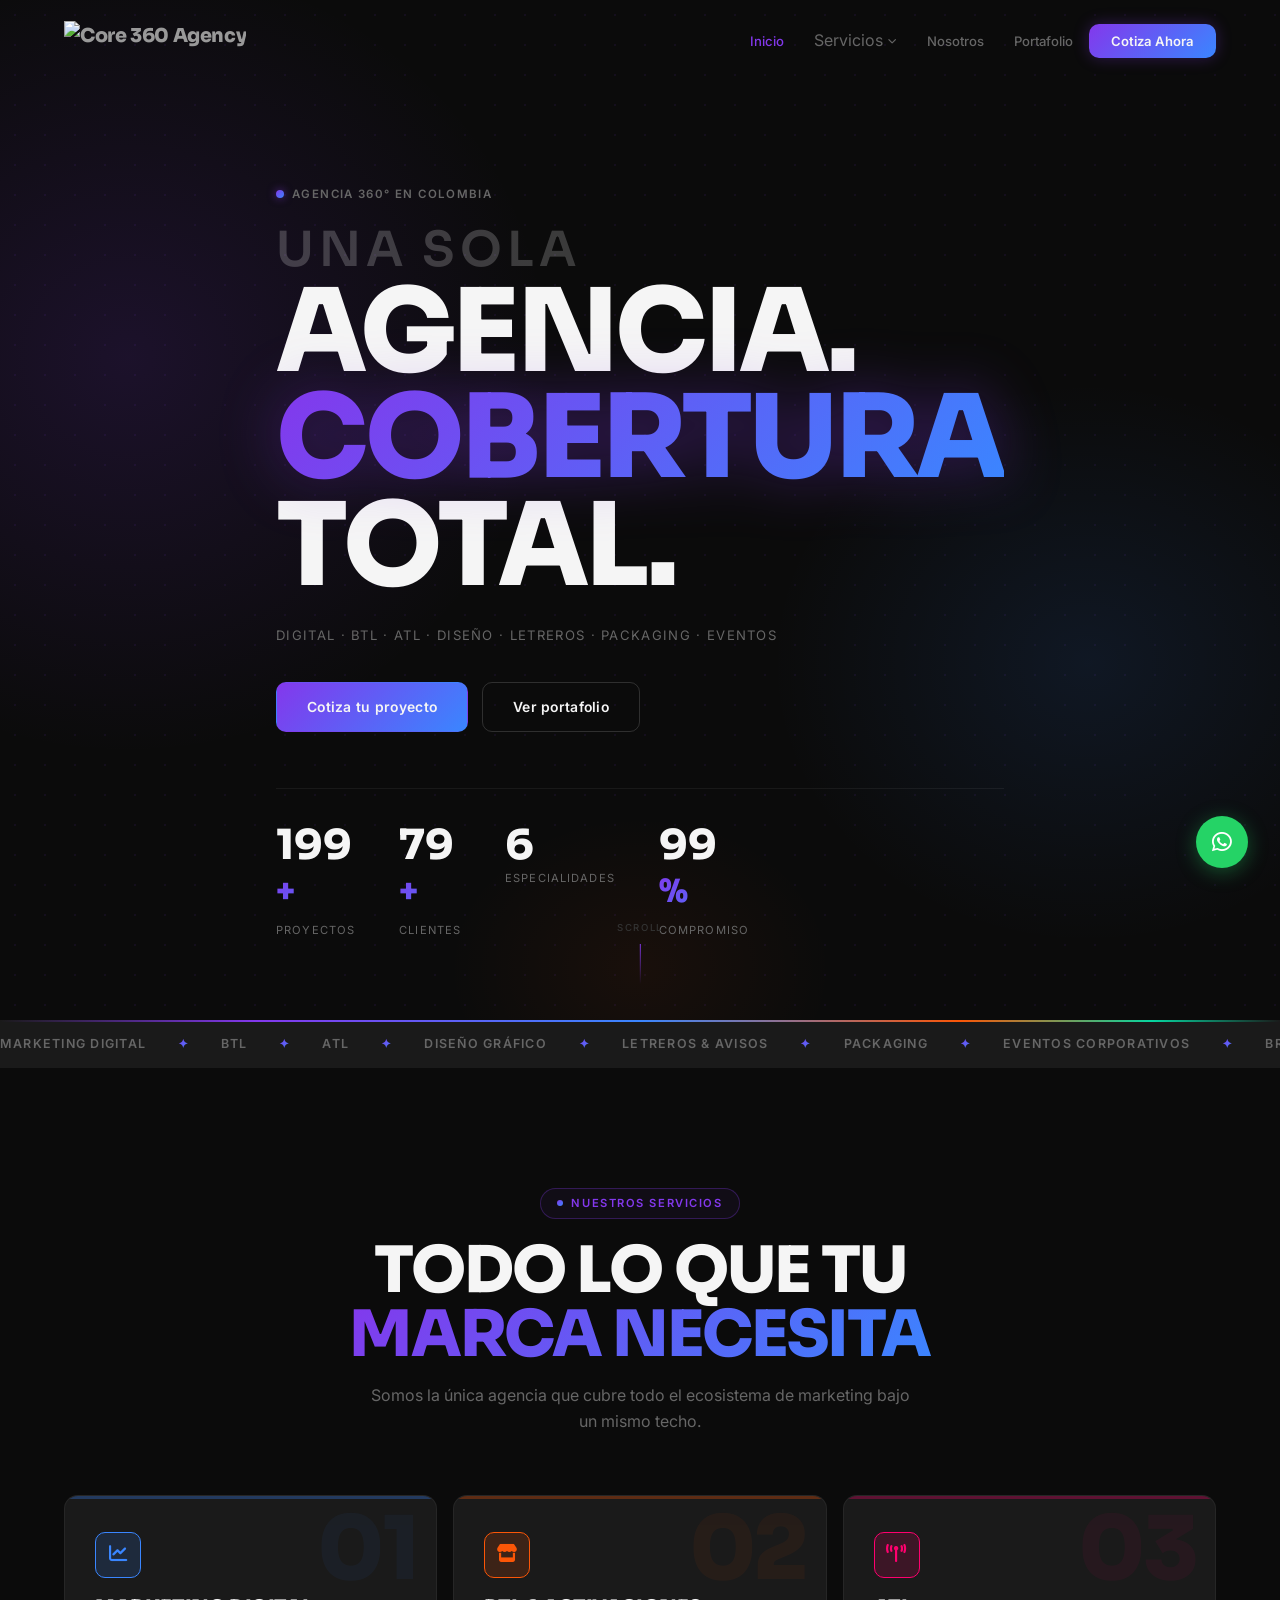
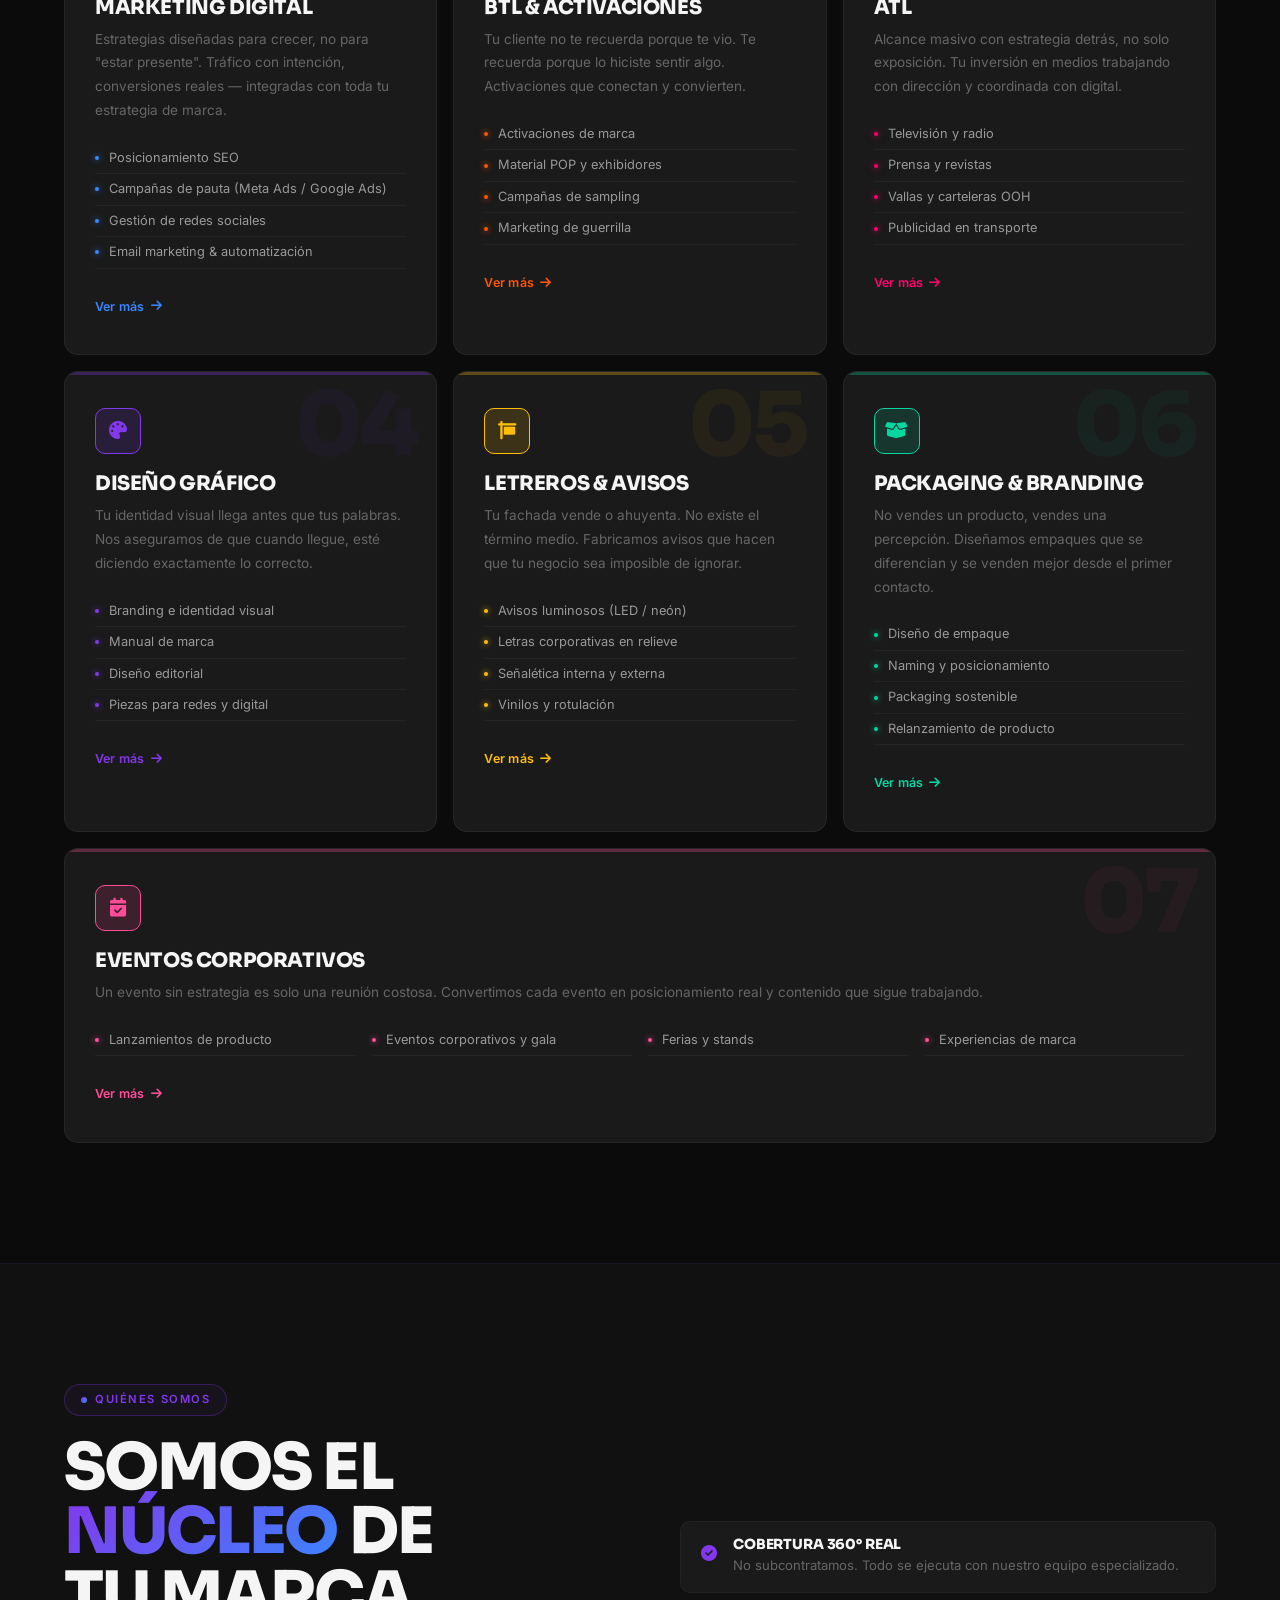
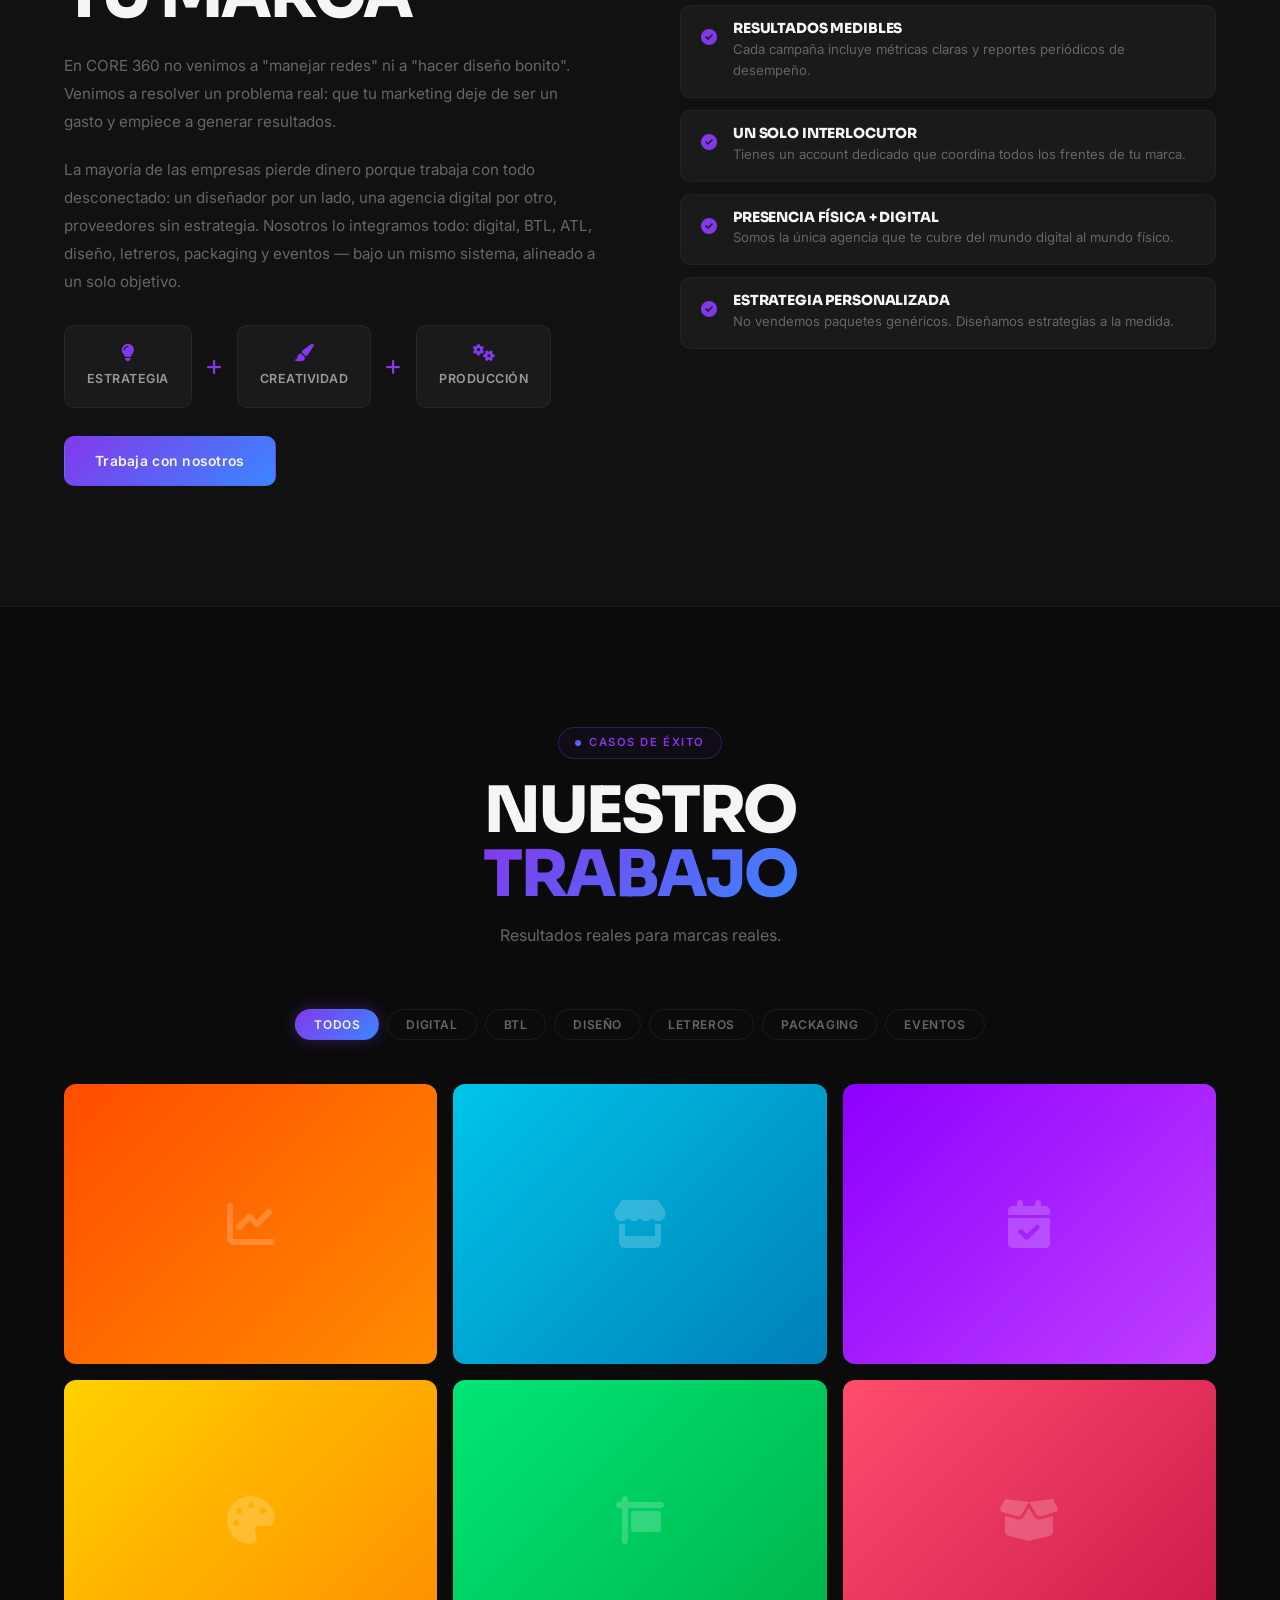
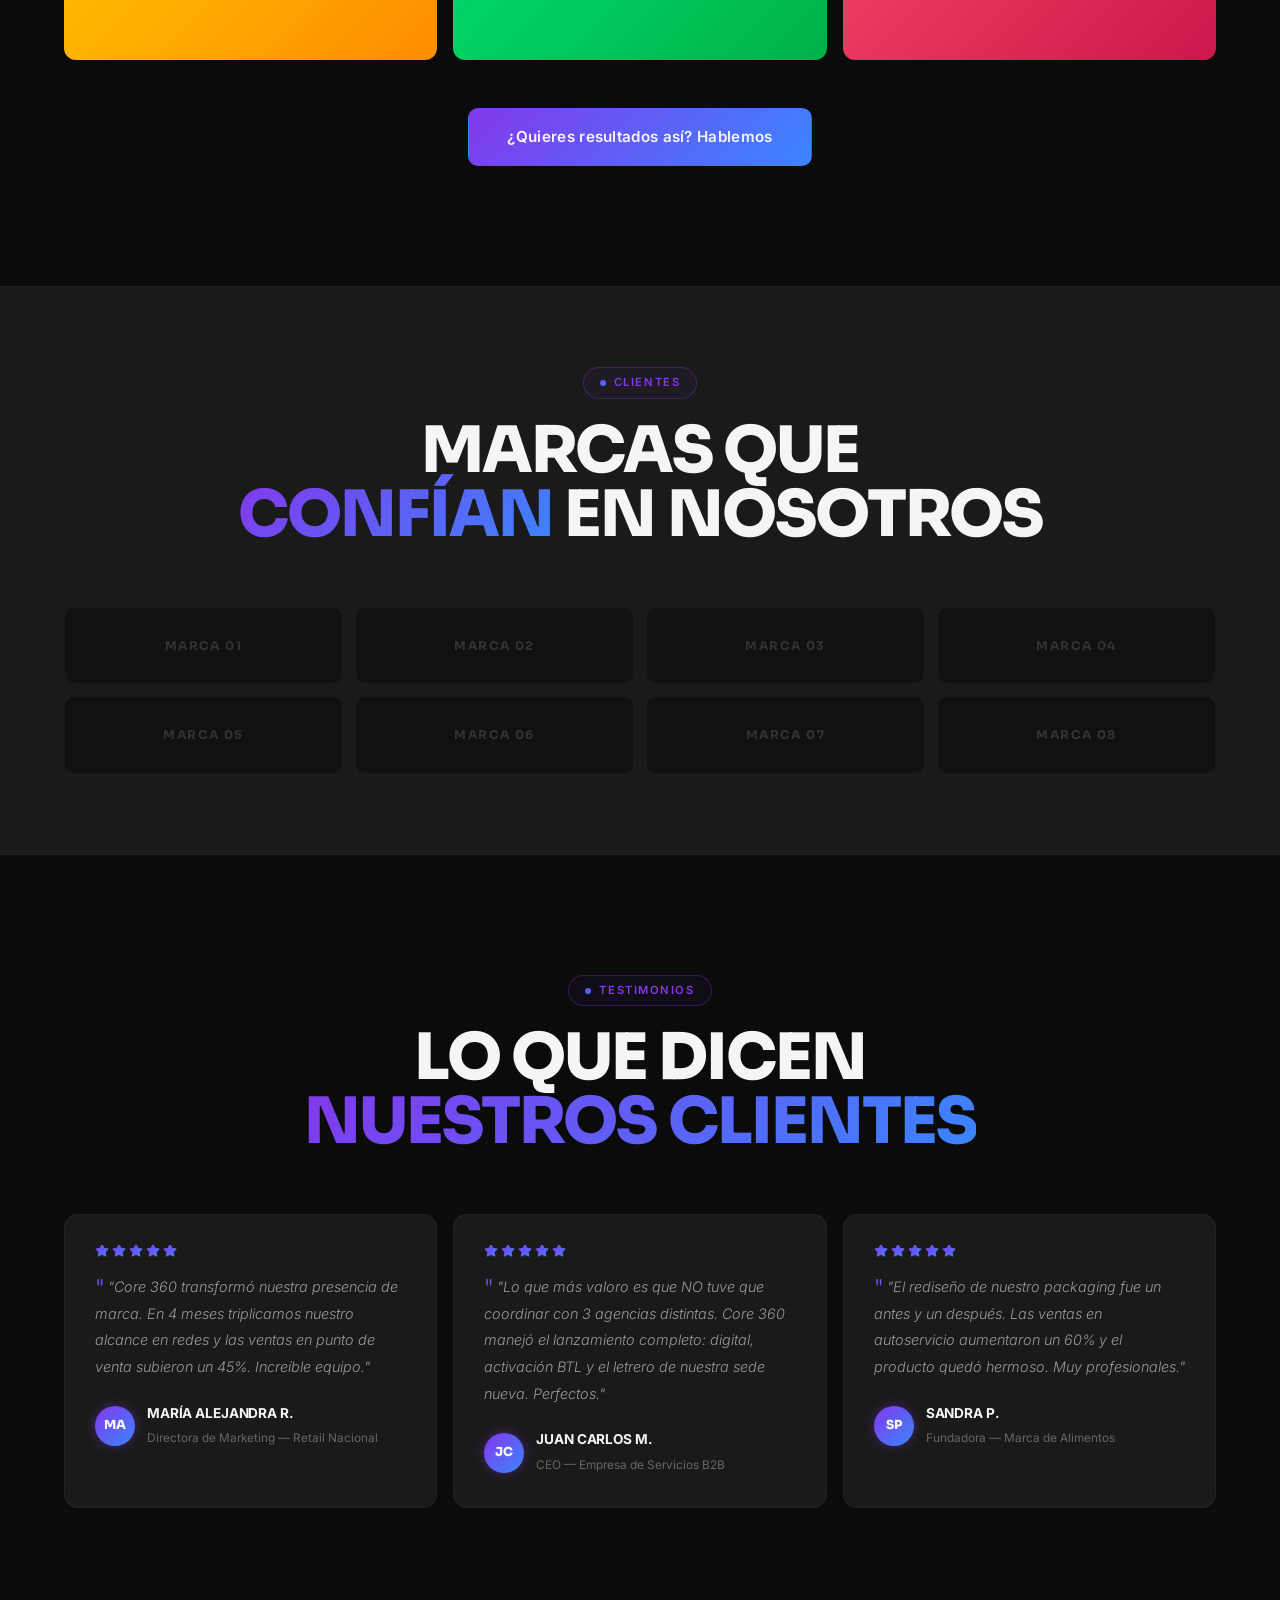
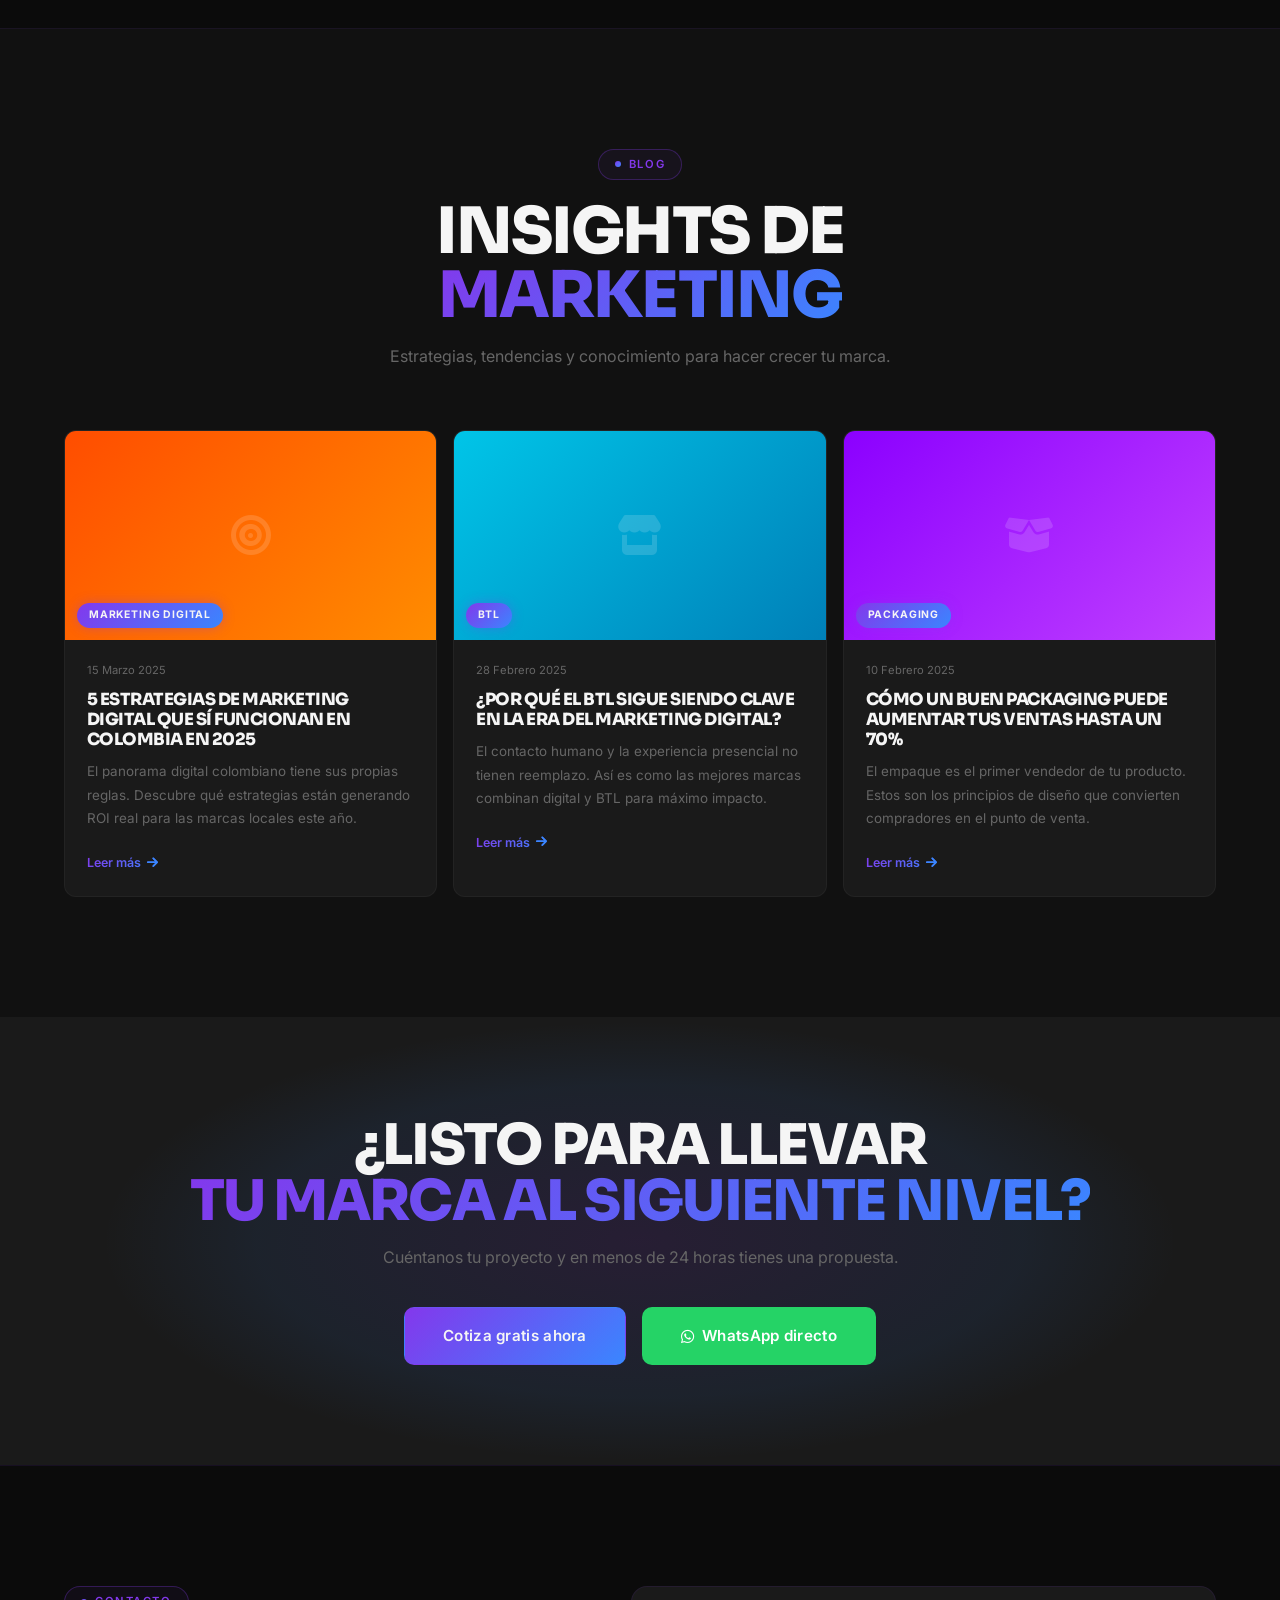
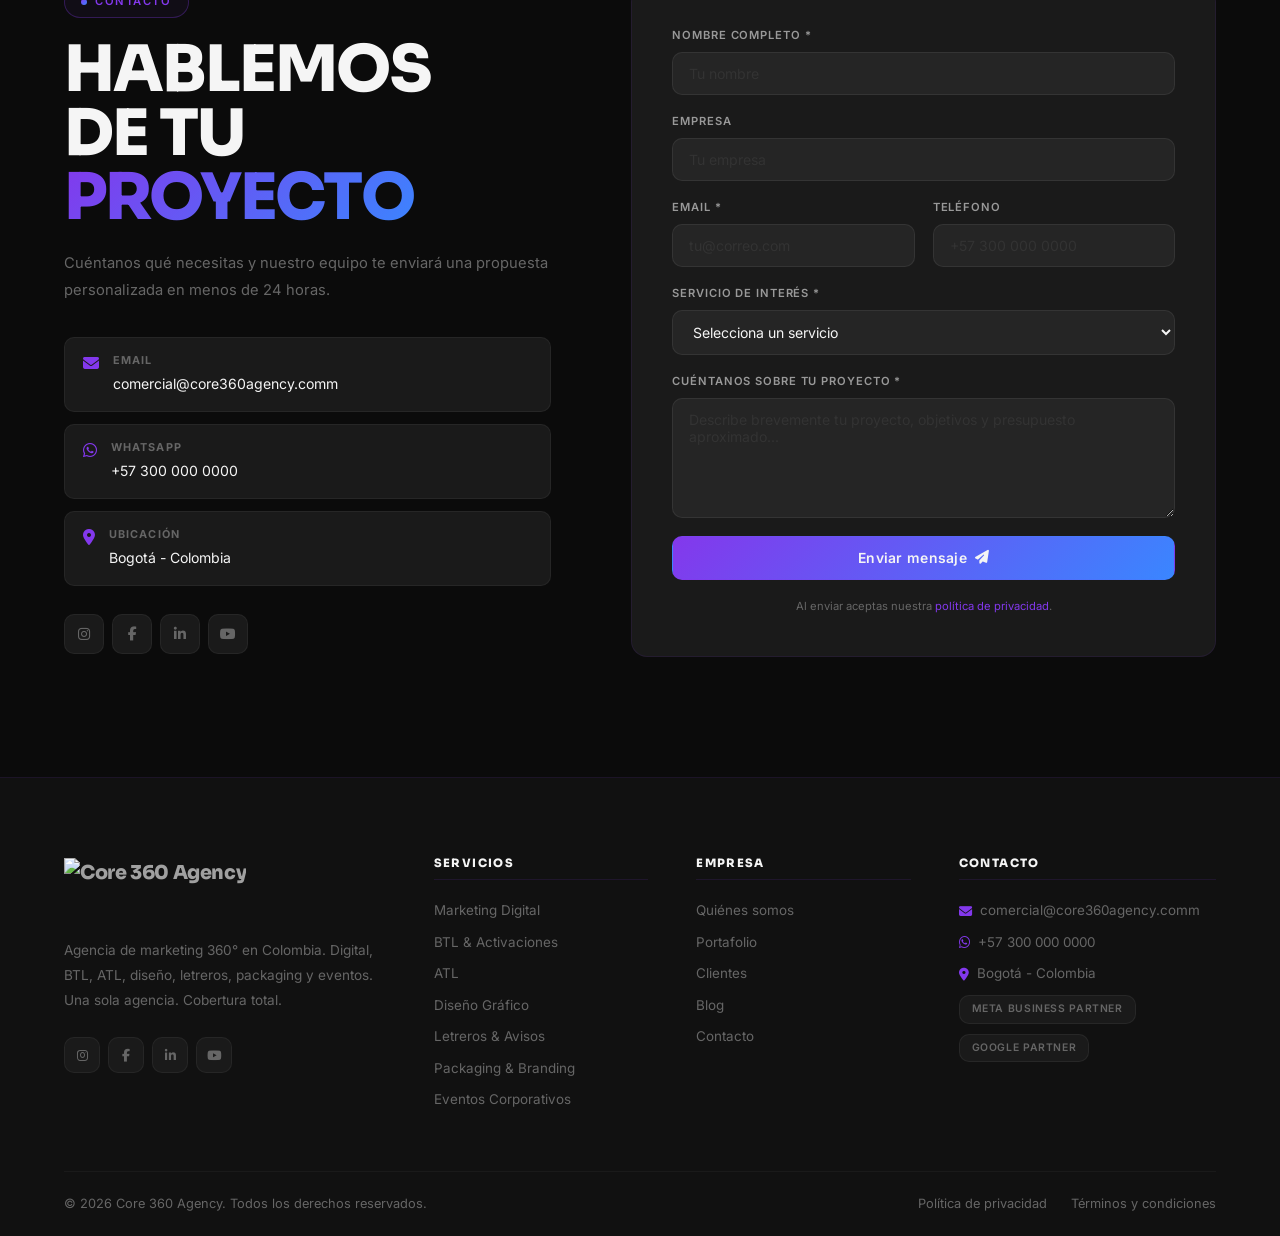
==== index.html @ f1aece01 "Add index.html" ====
<!DOCTYPE html>
<html lang="es">
<head>
  <meta charset="UTF-8">
  <meta name="viewport" content="width=device-width, initial-scale=1.0">

  <!-- SEO Primary -->
  <title>Core 360 Agency | Agencia de Marketing 360° en Colombia</title>
  <meta name="description" content="Core 360 Agency: agencia de marketing 360° en Colombia. Marketing digital, BTL, ATL, diseño gráfico, letreros y avisos, packaging y eventos corporativos. Resultados reales para tu marca.">
  <meta name="keywords" content="agencia de marketing 360, agencia BTL Colombia, marketing digital Colombia, agencia ATL, diseño gráfico Colombia, packaging, letreros y avisos, activaciones BTL, eventos corporativos, branding Colombia">
  <meta name="author" content="Core 360 Agency">
  <meta name="robots" content="index, follow">
  <link rel="canonical" href="https://core360agency.com/">
  <link rel="sitemap" type="application/xml" href="/sitemap.xml">

  <!-- Open Graph -->
  <meta property="og:type" content="website">
  <meta property="og:url" content="https://core360agency.com/">
  <meta property="og:title" content="Core 360 Agency | Agencia de Marketing 360° en Colombia">
  <meta property="og:description" content="Cubrimos todo el espectro: digital, BTL, ATL, diseño, letreros, packaging y eventos. Una sola agencia. Cobertura total.">
  <meta property="og:image" content="https://core360agency.com/img/og-image.jpg">
  <meta property="og:locale" content="es_CO">
  <meta property="og:site_name" content="Core 360 Agency">

  <!-- Twitter Card -->
  <meta name="twitter:card" content="summary_large_image">
  <meta name="twitter:title" content="Core 360 Agency | Agencia de Marketing 360°">
  <meta name="twitter:description" content="Una sola agencia. Cobertura total. Digital, BTL, ATL, diseño, letreros y packaging.">
  <meta name="twitter:image" content="https://core360agency.com/img/og-image.jpg">

  <!-- Schema JSON-LD -->
  <script type="application/ld+json">
  {
    "@context": "https://schema.org",
    "@type": "Organization",
    "name": "Core 360 Agency",
    "url": "https://core360agency.com",
    "logo": "https://core360agency.com/img/logo.png",
    "description": "Agencia de marketing 360° en Colombia especializada en marketing digital, BTL, ATL, diseño gráfico, letreros, packaging y eventos corporativos.",
    "address": {
      "@type": "PostalAddress",
      "addressCountry": "CO"
    },
    "contactPoint": {
      "@type": "ContactPoint",
      "contactType": "customer service",
      "availableLanguage": "Spanish"
    },
    "sameAs": [
      "https://www.instagram.com/core360agency",
      "https://www.facebook.com/core360agency",
      "https://www.linkedin.com/company/core360agency"
    ],
    "numberOfEmployees": {
      "@type": "QuantitativeValue",
      "minValue": 11,
      "maxValue": 50
    }
  }
  </script>

  <!-- Fonts -->
  <link rel="preconnect" href="https://fonts.googleapis.com">
  <link rel="preconnect" href="https://fonts.gstatic.com" crossorigin>
  <link href="https://fonts.googleapis.com/css2?family=Sora:wght@400;600;700;800&family=Inter:wght@300;400;500;600&display=swap" rel="stylesheet">

  <!-- Icons -->
  <link rel="stylesheet" href="https://cdnjs.cloudflare.com/ajax/libs/font-awesome/6.5.0/css/all.min.css">

  <!-- Styles -->
  <link rel="stylesheet" href="css/styles.css">

  <!-- Favicon -->
  <link rel="icon" type="image/svg+xml" href="img/favicon.svg">

  <!-- Google Analytics 4 -->
  <!-- PENDIENTE: reemplaza G-XXXXXXXXXX con tu ID real desde analytics.google.com -->
  <script async src="https://www.googletagmanager.com/gtag/js?id=G-XXXXXXXXXX"></script>
  <script>
    window.dataLayer = window.dataLayer || [];
    function gtag(){dataLayer.push(arguments);}
    gtag('js', new Date());
    gtag('config', 'G-XXXXXXXXXX');
  </script>

  <!-- Meta Pixel -->
  <!-- PENDIENTE: reemplaza XXXXXXXXXXXXXXXXXX con tu Pixel ID desde business.facebook.com -->
  <script>
    !function(f,b,e,v,n,t,s){if(f.fbq)return;n=f.fbq=function(){n.callMethod?
    n.callMethod.apply(n,arguments):n.queue.push(arguments)};if(!f._fbq)f._fbq=n;
    n.push=n;n.loaded=!0;n.version='2.0';n.queue=[];t=b.createElement(e);t.async=!0;
    t.src=v;s=b.getElementsByTagName(e)[0];s.parentNode.insertBefore(t,s)}(window,
    document,'script','https://connect.facebook.net/en_US/fbevents.js');
    fbq('init', 'XXXXXXXXXXXXXXXXXX');
    fbq('track', 'PageView');
  </script>
  <noscript><img height="1" width="1" style="display:none"
    src="https://www.facebook.com/tr?id=XXXXXXXXXXXXXXXXXX&ev=PageView&noscript=1"/></noscript>
</head>

<body>

  <!-- ========== HEADER / NAV ========== -->
  <header class="header" id="header">
    <nav class="nav container">
      <a href="#inicio" class="nav__logo">
        <img src="img/logo.png" alt="Core 360 Agency" class="nav__logo-img">
      </a>

      <ul class="nav__menu" id="navMenu">
        <li><a href="#inicio" class="nav__link">Inicio</a></li>
        <li class="nav__item--dropdown">
          <a href="#servicios" class="nav__link nav__link--dropdown">
            Servicios <i class="fas fa-chevron-down nav__dropdown-icon"></i>
          </a>
          <ul class="nav__dropdown">
            <li><a href="servicios/marketing-digital.html"><i class="fas fa-chart-line"></i>Marketing Digital</a></li>
            <li><a href="servicios/btl-activaciones.html"><i class="fas fa-store"></i>BTL & Activaciones</a></li>
            <li><a href="servicios/atl.html"><i class="fas fa-broadcast-tower"></i>ATL</a></li>
            <li><a href="servicios/diseno-grafico.html"><i class="fas fa-palette"></i>Diseño Gráfico</a></li>
            <li><a href="servicios/letreros-avisos.html"><i class="fas fa-sign"></i>Letreros & Avisos</a></li>
            <li><a href="servicios/packaging-branding.html"><i class="fas fa-box-open"></i>Packaging & Branding</a></li>
            <li><a href="servicios/eventos-corporativos.html"><i class="fas fa-calendar-check"></i>Eventos Corporativos</a></li>
          </ul>
        </li>
        <li><a href="#nosotros" class="nav__link">Nosotros</a></li>
        <li><a href="#portafolio" class="nav__link">Portafolio</a></li>
        <li><a href="#contacto" class="nav__link nav__link--cta">Cotiza Ahora</a></li>
      </ul>

      <button class="nav__toggle" id="navToggle" aria-label="Abrir menú">
        <span></span><span></span><span></span>
      </button>
    </nav>
  </header>

  <!-- ========== HERO ========== -->
  <section class="hero" id="inicio">
    <div class="hero__bg">
      <div class="hero__grid-lines"></div>
      <div class="hero__gradient"></div>
    </div>

    <div class="hero__content container">
      <div class="hero__tag reveal">
        <span class="tag-dot"></span> Agencia 360° en Colombia
      </div>

      <h1 class="hero__title reveal">
        <span class="hero__title-line hero__title-line--1">UNA SOLA</span>
        <span class="hero__title-line hero__title-line--2">AGENCIA.<br><em class="hero__accent">COBERTURA</em></span>
        <span class="hero__title-line hero__title-line--3">TOTAL.</span>
      </h1>

      <p class="hero__subtitle reveal">
        Digital · BTL · ATL · Diseño · Letreros · Packaging · Eventos
      </p>

      <div class="hero__ctas reveal">
        <a href="#contacto" class="btn btn--primary">Cotiza tu proyecto</a>
        <a href="#portafolio" class="btn btn--outline">Ver portafolio</a>
      </div>

      <div class="hero__stats reveal">
        <div class="hero__stat">
          <span class="stat-num" data-target="200">0</span><span class="stat-plus">+</span>
          <span class="stat-label">Proyectos</span>
        </div>
        <div class="hero__stat">
          <span class="stat-num" data-target="80">0</span><span class="stat-plus">+</span>
          <span class="stat-label">Clientes</span>
        </div>
        <div class="hero__stat">
          <span class="stat-num" data-target="7">0</span><span class="stat-plus"></span>
          <span class="stat-label">Especialidades</span>
        </div>
        <div class="hero__stat">
          <span class="stat-num" data-target="100">0</span><span class="stat-plus">%</span>
          <span class="stat-label">Compromiso</span>
        </div>
      </div>
    </div>

    <div class="hero__scroll-indicator">
      <span>SCROLL</span>
      <div class="scroll-line"></div>
    </div>
  </section>

  <!-- ========== MARQUEE STRIP ========== -->
  <div class="marquee-strip">
    <div class="marquee-track">
      <span>Marketing Digital</span><span class="sep">✦</span>
      <span>BTL</span><span class="sep">✦</span>
      <span>ATL</span><span class="sep">✦</span>
      <span>Diseño Gráfico</span><span class="sep">✦</span>
      <span>Letreros & Avisos</span><span class="sep">✦</span>
      <span>Packaging</span><span class="sep">✦</span>
      <span>Eventos Corporativos</span><span class="sep">✦</span>
      <span>Branding</span><span class="sep">✦</span>
      <span>Marketing Digital</span><span class="sep">✦</span>
      <span>BTL</span><span class="sep">✦</span>
      <span>ATL</span><span class="sep">✦</span>
      <span>Diseño Gráfico</span><span class="sep">✦</span>
      <span>Letreros & Avisos</span><span class="sep">✦</span>
      <span>Packaging</span><span class="sep">✦</span>
      <span>Eventos Corporativos</span><span class="sep">✦</span>
      <span>Branding</span><span class="sep">✦</span>
    </div>
  </div>

  <!-- ========== SERVICIOS ========== -->
  <section class="services" id="servicios">
    <div class="container">
      <div class="section-header reveal">
        <span class="section-tag">Nuestros Servicios</span>
        <h2 class="section-title">TODO LO QUE TU<br><em>MARCA NECESITA</em></h2>
        <p class="section-subtitle">Somos la única agencia que cubre todo el ecosistema de marketing bajo un mismo techo.</p>
      </div>

      <div class="services__grid">

        <!-- 01 -->
        <article class="service-card reveal" data-delay="0" style="--svc-color:#3A86FF; --svc-glow:rgba(58,134,255,0.15)">
          <div class="service-card__number">01</div>
          <div class="service-card__icon">
            <i class="fas fa-chart-line"></i>
          </div>
          <h3 class="service-card__title">Marketing Digital</h3>
          <p class="service-card__text">Estrategias diseñadas para crecer, no para "estar presente". Tráfico con intención, conversiones reales — integradas con toda tu estrategia de marca.</p>
          <ul class="service-card__list">
            <li>Posicionamiento SEO</li>
            <li>Campañas de pauta (Meta Ads / Google Ads)</li>
            <li>Gestión de redes sociales</li>
            <li>Email marketing & automatización</li>
          </ul>
          <a href="servicios/marketing-digital.html" class="service-card__link">Ver más <i class="fas fa-arrow-right"></i></a>
        </article>

        <!-- 02 -->
        <article class="service-card reveal" data-delay="100" style="--svc-color:#FB5607; --svc-glow:rgba(251,86,7,0.15)">
          <div class="service-card__number">02</div>
          <div class="service-card__icon">
            <i class="fas fa-store"></i>
          </div>
          <h3 class="service-card__title">BTL & Activaciones</h3>
          <p class="service-card__text">Tu cliente no te recuerda porque te vio. Te recuerda porque lo hiciste sentir algo. Activaciones que conectan y convierten.</p>
          <ul class="service-card__list">
            <li>Activaciones de marca</li>
            <li>Material POP y exhibidores</li>
            <li>Campañas de sampling</li>
            <li>Marketing de guerrilla</li>
          </ul>
          <a href="servicios/btl-activaciones.html" class="service-card__link">Ver más <i class="fas fa-arrow-right"></i></a>
        </article>

        <!-- 03 -->
        <article class="service-card reveal" data-delay="200" style="--svc-color:#FF006E; --svc-glow:rgba(255,0,110,0.15)">
          <div class="service-card__number">03</div>
          <div class="service-card__icon">
            <i class="fas fa-broadcast-tower"></i>
          </div>
          <h3 class="service-card__title">ATL</h3>
          <p class="service-card__text">Alcance masivo con estrategia detrás, no solo exposición. Tu inversión en medios trabajando con dirección y coordinada con digital.</p>
          <ul class="service-card__list">
            <li>Televisión y radio</li>
            <li>Prensa y revistas</li>
            <li>Vallas y carteleras OOH</li>
            <li>Publicidad en transporte</li>
          </ul>
          <a href="servicios/atl.html" class="service-card__link">Ver más <i class="fas fa-arrow-right"></i></a>
        </article>

        <!-- 04 -->
        <article class="service-card reveal" data-delay="0" style="--svc-color:#8338EC; --svc-glow:rgba(131,56,236,0.15)">
          <div class="service-card__number">04</div>
          <div class="service-card__icon">
            <i class="fas fa-palette"></i>
          </div>
          <h3 class="service-card__title">Diseño Gráfico</h3>
          <p class="service-card__text">Tu identidad visual llega antes que tus palabras. Nos aseguramos de que cuando llegue, esté diciendo exactamente lo correcto.</p>
          <ul class="service-card__list">
            <li>Branding e identidad visual</li>
            <li>Manual de marca</li>
            <li>Diseño editorial</li>
            <li>Piezas para redes y digital</li>
          </ul>
          <a href="servicios/diseno-grafico.html" class="service-card__link">Ver más <i class="fas fa-arrow-right"></i></a>
        </article>

        <!-- 05 -->
        <article class="service-card reveal" data-delay="100" style="--svc-color:#FFBE0B; --svc-glow:rgba(255,190,11,0.15)">
          <div class="service-card__number">05</div>
          <div class="service-card__icon">
            <i class="fas fa-sign"></i>
          </div>
          <h3 class="service-card__title">Letreros & Avisos</h3>
          <p class="service-card__text">Tu fachada vende o ahuyenta. No existe el término medio. Fabricamos avisos que hacen que tu negocio sea imposible de ignorar.</p>
          <ul class="service-card__list">
            <li>Avisos luminosos (LED / neón)</li>
            <li>Letras corporativas en relieve</li>
            <li>Señalética interna y externa</li>
            <li>Vinilos y rotulación</li>
          </ul>
          <a href="servicios/letreros-avisos.html" class="service-card__link">Ver más <i class="fas fa-arrow-right"></i></a>
        </article>

        <!-- 06 -->
        <article class="service-card reveal" data-delay="200" style="--svc-color:#06D6A0; --svc-glow:rgba(6,214,160,0.15)">
          <div class="service-card__number">06</div>
          <div class="service-card__icon">
            <i class="fas fa-box-open"></i>
          </div>
          <h3 class="service-card__title">Packaging & Branding</h3>
          <p class="service-card__text">No vendes un producto, vendes una percepción. Diseñamos empaques que se diferencian y se venden mejor desde el primer contacto.</p>
          <ul class="service-card__list">
            <li>Diseño de empaque</li>
            <li>Naming y posicionamiento</li>
            <li>Packaging sostenible</li>
            <li>Relanzamiento de producto</li>
          </ul>
          <a href="servicios/packaging-branding.html" class="service-card__link">Ver más <i class="fas fa-arrow-right"></i></a>
        </article>

        <!-- 07 -->
        <article class="service-card service-card--wide reveal" data-delay="0" style="--svc-color:#FF4D9A; --svc-glow:rgba(255,77,154,0.15)">
          <div class="service-card__number">07</div>
          <div class="service-card__icon">
            <i class="fas fa-calendar-check"></i>
          </div>
          <h3 class="service-card__title">Eventos Corporativos</h3>
          <p class="service-card__text">Un evento sin estrategia es solo una reunión costosa. Convertimos cada evento en posicionamiento real y contenido que sigue trabajando.</p>
          <ul class="service-card__list">
            <li>Lanzamientos de producto</li>
            <li>Eventos corporativos y gala</li>
            <li>Ferias y stands</li>
            <li>Experiencias de marca</li>
          </ul>
          <a href="servicios/eventos-corporativos.html" class="service-card__link">Ver más <i class="fas fa-arrow-right"></i></a>
        </article>

      </div>
    </div>
  </section>

  <!-- ========== NOSOTROS / WHY US ========== -->
  <section class="about" id="nosotros">
    <div class="container">
      <div class="about__grid">
        <div class="about__text">
          <span class="section-tag reveal">Quiénes Somos</span>
          <h2 class="section-title reveal">SOMOS EL<br><em>NÚCLEO</em> DE<br>TU MARCA</h2>
          <p class="about__desc reveal">
            En CORE 360 no venimos a "manejar redes" ni a "hacer diseño bonito". Venimos a resolver un problema real: que tu marketing deje de ser un gasto y empiece a generar resultados.
          </p>
          <p class="about__desc reveal">
            La mayoría de las empresas pierde dinero porque trabaja con todo desconectado: un diseñador por un lado, una agencia digital por otro, proveedores sin estrategia. Nosotros lo integramos todo: digital, BTL, ATL, diseño, letreros, packaging y eventos — bajo un mismo sistema, alineado a un solo objetivo.
          </p>
          <div class="about__pillars reveal">
            <div class="pillar">
              <i class="fas fa-lightbulb"></i>
              <span>Estrategia</span>
            </div>
            <div class="pillar pillar--accent">
              <i class="fas fa-plus"></i>
            </div>
            <div class="pillar">
              <i class="fas fa-paint-brush"></i>
              <span>Creatividad</span>
            </div>
            <div class="pillar pillar--accent">
              <i class="fas fa-plus"></i>
            </div>
            <div class="pillar">
              <i class="fas fa-cogs"></i>
              <span>Producción</span>
            </div>
          </div>
          <a href="#contacto" class="btn btn--primary reveal">Trabaja con nosotros</a>
        </div>

        <div class="about__features reveal">
          <div class="feature-item">
            <div class="feature-item__icon"><i class="fas fa-check-circle"></i></div>
            <div>
              <h4>Cobertura 360° real</h4>
              <p>No subcontratamos. Todo se ejecuta con nuestro equipo especializado.</p>
            </div>
          </div>
          <div class="feature-item">
            <div class="feature-item__icon"><i class="fas fa-check-circle"></i></div>
            <div>
              <h4>Resultados medibles</h4>
              <p>Cada campaña incluye métricas claras y reportes periódicos de desempeño.</p>
            </div>
          </div>
          <div class="feature-item">
            <div class="feature-item__icon"><i class="fas fa-check-circle"></i></div>
            <div>
              <h4>Un solo interlocutor</h4>
              <p>Tienes un account dedicado que coordina todos los frentes de tu marca.</p>
            </div>
          </div>
          <div class="feature-item">
            <div class="feature-item__icon"><i class="fas fa-check-circle"></i></div>
            <div>
              <h4>Presencia física + digital</h4>
              <p>Somos la única agencia que te cubre del mundo digital al mundo físico.</p>
            </div>
          </div>
          <div class="feature-item">
            <div class="feature-item__icon"><i class="fas fa-check-circle"></i></div>
            <div>
              <h4>Estrategia personalizada</h4>
              <p>No vendemos paquetes genéricos. Diseñamos estrategias a la medida.</p>
            </div>
          </div>
        </div>
      </div>
    </div>
  </section>

  <!-- ========== PORTAFOLIO ========== -->
  <section class="portfolio" id="portafolio">
    <div class="container">
      <div class="section-header reveal">
        <span class="section-tag">Casos de Éxito</span>
        <h2 class="section-title">NUESTRO<br><em>TRABAJO</em></h2>
        <p class="section-subtitle">Resultados reales para marcas reales.</p>
      </div>

      <div class="portfolio__filters reveal">
        <button class="filter-btn filter-btn--active" data-filter="all">Todos</button>
        <button class="filter-btn" data-filter="digital">Digital</button>
        <button class="filter-btn" data-filter="btl">BTL</button>
        <button class="filter-btn" data-filter="diseno">Diseño</button>
        <button class="filter-btn" data-filter="letreros">Letreros</button>
        <button class="filter-btn" data-filter="packaging">Packaging</button>
        <button class="filter-btn" data-filter="eventos">Eventos</button>
      </div>

      <div class="portfolio__grid">

        <article class="portfolio-card reveal" data-category="digital">
          <div class="portfolio-card__img">
            <div class="portfolio-card__placeholder" style="background: linear-gradient(135deg, #FF4D00 0%, #FF8C00 100%);">
              <i class="fas fa-chart-line"></i>
            </div>
            <div class="portfolio-card__overlay">
              <span class="portfolio-card__cat">Marketing Digital</span>
              <h3>Estrategia SEO & Redes</h3>
              <p class="portfolio-card__metric"><strong>+340%</strong> tráfico orgánico en 6 meses</p>
              <a href="#contacto" class="btn btn--sm">Ver caso</a>
            </div>
          </div>
        </article>

        <article class="portfolio-card reveal" data-category="btl">
          <div class="portfolio-card__img">
            <div class="portfolio-card__placeholder" style="background: linear-gradient(135deg, #00C5E8 0%, #0080B8 100%);">
              <i class="fas fa-store"></i>
            </div>
            <div class="portfolio-card__overlay">
              <span class="portfolio-card__cat">BTL</span>
              <h3>Activación de Marca</h3>
              <p class="portfolio-card__metric"><strong>5,000+</strong> personas impactadas</p>
              <a href="#contacto" class="btn btn--sm">Ver caso</a>
            </div>
          </div>
        </article>

        <article class="portfolio-card reveal" data-category="eventos">
          <div class="portfolio-card__img">
            <div class="portfolio-card__placeholder" style="background: linear-gradient(135deg, #8B00FF 0%, #C040FF 100%);">
              <i class="fas fa-calendar-check"></i>
            </div>
            <div class="portfolio-card__overlay">
              <span class="portfolio-card__cat">Evento Corporativo</span>
              <h3>Lanzamiento de Producto</h3>
              <p class="portfolio-card__metric"><strong>9.6/10</strong> satisfacción del cliente</p>
              <a href="#contacto" class="btn btn--sm">Ver caso</a>
            </div>
          </div>
        </article>

        <article class="portfolio-card reveal" data-category="diseno">
          <div class="portfolio-card__img">
            <div class="portfolio-card__placeholder" style="background: linear-gradient(135deg, #FFD000 0%, #FF8C00 100%);">
              <i class="fas fa-palette"></i>
            </div>
            <div class="portfolio-card__overlay">
              <span class="portfolio-card__cat">Diseño & Branding</span>
              <h3>Rebranding Corporativo</h3>
              <p class="portfolio-card__metric"><strong>+85%</strong> recordación de marca</p>
              <a href="#contacto" class="btn btn--sm">Ver caso</a>
            </div>
          </div>
        </article>

        <article class="portfolio-card reveal" data-category="letreros">
          <div class="portfolio-card__img">
            <div class="portfolio-card__placeholder" style="background: linear-gradient(135deg, #00E676 0%, #00B248 100%);">
              <i class="fas fa-sign"></i>
            </div>
            <div class="portfolio-card__overlay">
              <span class="portfolio-card__cat">Letreros & Avisos</span>
              <h3>Señalética Corporativa</h3>
              <p class="portfolio-card__metric"><strong>3 sedes</strong> equipadas en 2 semanas</p>
              <a href="#contacto" class="btn btn--sm">Ver caso</a>
            </div>
          </div>
        </article>

        <article class="portfolio-card reveal" data-category="packaging">
          <div class="portfolio-card__img">
            <div class="portfolio-card__placeholder" style="background: linear-gradient(135deg, #FF4D6D 0%, #C9184A 100%);">
              <i class="fas fa-box-open"></i>
            </div>
            <div class="portfolio-card__overlay">
              <span class="portfolio-card__cat">Packaging</span>
              <h3>Rediseño de Empaque</h3>
              <p class="portfolio-card__metric"><strong>+62%</strong> ventas en punto de venta</p>
              <a href="#contacto" class="btn btn--sm">Ver caso</a>
            </div>
          </div>
        </article>

      </div>

      <div class="portfolio__cta reveal">
        <a href="#contacto" class="btn btn--primary btn--lg">¿Quieres resultados así? Hablemos</a>
      </div>
    </div>
  </section>

  <!-- ========== CLIENTES ========== -->
  <section class="clients" id="clientes">
    <div class="container">
      <div class="section-header reveal">
        <span class="section-tag">Clientes</span>
        <h2 class="section-title">MARCAS QUE<br><em>CONFÍAN</em> EN NOSOTROS</h2>
      </div>

      <div class="clients__logos reveal">
        <div class="client-logo">
          <div class="client-logo__placeholder">MARCA 01</div>
        </div>
        <div class="client-logo">
          <div class="client-logo__placeholder">MARCA 02</div>
        </div>
        <div class="client-logo">
          <div class="client-logo__placeholder">MARCA 03</div>
        </div>
        <div class="client-logo">
          <div class="client-logo__placeholder">MARCA 04</div>
        </div>
        <div class="client-logo">
          <div class="client-logo__placeholder">MARCA 05</div>
        </div>
        <div class="client-logo">
          <div class="client-logo__placeholder">MARCA 06</div>
        </div>
        <div class="client-logo">
          <div class="client-logo__placeholder">MARCA 07</div>
        </div>
        <div class="client-logo">
          <div class="client-logo__placeholder">MARCA 08</div>
        </div>
      </div>
    </div>
  </section>

  <!-- ========== TESTIMONIOS ========== -->
  <section class="testimonials">
    <div class="container">
      <div class="section-header reveal">
        <span class="section-tag">Testimonios</span>
        <h2 class="section-title">LO QUE DICEN<br><em>NUESTROS CLIENTES</em></h2>
      </div>

      <div class="testimonials__grid">

        <div class="testimonial-card reveal">
          <div class="testimonial-card__stars">
            <i class="fas fa-star"></i><i class="fas fa-star"></i><i class="fas fa-star"></i><i class="fas fa-star"></i><i class="fas fa-star"></i>
          </div>
          <p class="testimonial-card__text">"Core 360 transformó nuestra presencia de marca. En 4 meses triplicamos nuestro alcance en redes y las ventas en punto de venta subieron un 45%. Increíble equipo."</p>
          <div class="testimonial-card__author">
            <div class="testimonial-card__avatar">MA</div>
            <div>
              <strong>María Alejandra R.</strong>
              <span>Directora de Marketing — Retail Nacional</span>
            </div>
          </div>
        </div>

        <div class="testimonial-card reveal">
          <div class="testimonial-card__stars">
            <i class="fas fa-star"></i><i class="fas fa-star"></i><i class="fas fa-star"></i><i class="fas fa-star"></i><i class="fas fa-star"></i>
          </div>
          <p class="testimonial-card__text">"Lo que más valoro es que NO tuve que coordinar con 3 agencias distintas. Core 360 manejó el lanzamiento completo: digital, activación BTL y el letrero de nuestra sede nueva. Perfectos."</p>
          <div class="testimonial-card__author">
            <div class="testimonial-card__avatar">JC</div>
            <div>
              <strong>Juan Carlos M.</strong>
              <span>CEO — Empresa de Servicios B2B</span>
            </div>
          </div>
        </div>

        <div class="testimonial-card reveal">
          <div class="testimonial-card__stars">
            <i class="fas fa-star"></i><i class="fas fa-star"></i><i class="fas fa-star"></i><i class="fas fa-star"></i><i class="fas fa-star"></i>
          </div>
          <p class="testimonial-card__text">"El rediseño de nuestro packaging fue un antes y un después. Las ventas en autoservicio aumentaron un 60% y el producto quedó hermoso. Muy profesionales."</p>
          <div class="testimonial-card__author">
            <div class="testimonial-card__avatar">SP</div>
            <div>
              <strong>Sandra P.</strong>
              <span>Fundadora — Marca de Alimentos</span>
            </div>
          </div>
        </div>

      </div>
    </div>
  </section>

  <!-- ========== BLOG ========== -->
  <section class="blog" id="blog">
    <div class="container">
      <div class="section-header reveal">
        <span class="section-tag">Blog</span>
        <h2 class="section-title">INSIGHTS DE<br><em>MARKETING</em></h2>
        <p class="section-subtitle">Estrategias, tendencias y conocimiento para hacer crecer tu marca.</p>
      </div>

      <div class="blog__grid">

        <article class="blog-card reveal">
          <div class="blog-card__img">
            <div class="blog-card__placeholder" style="background: linear-gradient(135deg, #FF4D00, #FF8C00);">
              <i class="fas fa-bullseye"></i>
            </div>
            <span class="blog-card__cat">Marketing Digital</span>
          </div>
          <div class="blog-card__body">
            <span class="blog-card__date">15 Marzo 2025</span>
            <h3 class="blog-card__title">5 estrategias de marketing digital que sí funcionan en Colombia en 2025</h3>
            <p class="blog-card__excerpt">El panorama digital colombiano tiene sus propias reglas. Descubre qué estrategias están generando ROI real para las marcas locales este año.</p>
            <a href="blog/estrategias-marketing-digital-colombia-2025.html" class="blog-card__link">Leer más <i class="fas fa-arrow-right"></i></a>
          </div>
        </article>

        <article class="blog-card reveal">
          <div class="blog-card__img">
            <div class="blog-card__placeholder" style="background: linear-gradient(135deg, #00C5E8, #0080B8);">
              <i class="fas fa-store"></i>
            </div>
            <span class="blog-card__cat">BTL</span>
          </div>
          <div class="blog-card__body">
            <span class="blog-card__date">28 Febrero 2025</span>
            <h3 class="blog-card__title">¿Por qué el BTL sigue siendo clave en la era del marketing digital?</h3>
            <p class="blog-card__excerpt">El contacto humano y la experiencia presencial no tienen reemplazo. Así es como las mejores marcas combinan digital y BTL para máximo impacto.</p>
            <a href="blog/btl-vs-digital-como-combinarlos.html" class="blog-card__link">Leer más <i class="fas fa-arrow-right"></i></a>
          </div>
        </article>

        <article class="blog-card reveal">
          <div class="blog-card__img">
            <div class="blog-card__placeholder" style="background: linear-gradient(135deg, #8B00FF, #C040FF);">
              <i class="fas fa-box-open"></i>
            </div>
            <span class="blog-card__cat">Packaging</span>
          </div>
          <div class="blog-card__body">
            <span class="blog-card__date">10 Febrero 2025</span>
            <h3 class="blog-card__title">Cómo un buen packaging puede aumentar tus ventas hasta un 70%</h3>
            <p class="blog-card__excerpt">El empaque es el primer vendedor de tu producto. Estos son los principios de diseño que convierten compradores en el punto de venta.</p>
            <a href="blog/packaging-que-aumenta-ventas.html" class="blog-card__link">Leer más <i class="fas fa-arrow-right"></i></a>
          </div>
        </article>

      </div>
    </div>
  </section>

  <!-- ========== CTA BAND ========== -->
  <section class="cta-band">
    <div class="container">
      <div class="cta-band__content reveal">
        <h2>¿LISTO PARA LLEVAR<br><em>TU MARCA AL SIGUIENTE NIVEL?</em></h2>
        <p>Cuéntanos tu proyecto y en menos de 24 horas tienes una propuesta.</p>
        <div class="cta-band__btns">
          <a href="#contacto" class="btn btn--primary btn--lg">Cotiza gratis ahora</a>
          <a href="https://wa.me/573000000000?text=Hola%2C%20quiero%20información%20sobre%20los%20servicios%20de%20Core%20360%20Agency" target="_blank" rel="noopener" class="btn btn--whatsapp btn--lg">
            <i class="fab fa-whatsapp"></i> WhatsApp directo
          </a>
        </div>
      </div>
    </div>
  </section>

  <!-- ========== CONTACTO ========== -->
  <section class="contact" id="contacto">
    <div class="container">
      <div class="contact__grid">

        <div class="contact__info">
          <span class="section-tag reveal">Contacto</span>
          <h2 class="section-title reveal">HABLEMOS<br>DE TU<br><em>PROYECTO</em></h2>
          <p class="contact__desc reveal">Cuéntanos qué necesitas y nuestro equipo te enviará una propuesta personalizada en menos de 24 horas.</p>

          <div class="contact__items reveal">
            <div class="contact__item">
              <i class="fas fa-envelope"></i>
              <div>
                <strong>Email</strong>
                <span>comercial@core360agency.comm</span>
              </div>
            </div>
            <div class="contact__item">
              <i class="fab fa-whatsapp"></i>
              <div>
                <strong>WhatsApp</strong>
                <span>+57 300 000 0000</span>
              </div>
            </div>
            <div class="contact__item">
              <i class="fas fa-map-marker-alt"></i>
              <div>
                <strong>Ubicación</strong>
                <span>Bogotá - Colombia</span>
              </div>
            </div>
          </div>

          <div class="contact__social reveal">
            <a href="https://www.instagram.com/core360agency/" target="_blank" rel="noopener" aria-label="Instagram" class="social-link"><i class="fab fa-instagram"></i></a>
            <a href="https://www.facebook.com/core360agency" target="_blank" rel="noopener" aria-label="Facebook" class="social-link"><i class="fab fa-facebook-f"></i></a>
            <a href="https://www.linkedin.com/company/core360agency" target="_blank" rel="noopener" aria-label="LinkedIn" class="social-link"><i class="fab fa-linkedin-in"></i></a>
            <a href="https://www.youtube.com/@core360agency" target="_blank" rel="noopener" aria-label="YouTube" class="social-link"><i class="fab fa-youtube"></i></a>
          </div>
        </div>

        <div class="contact__form-wrap reveal">
          <form class="contact__form" id="contactForm" novalidate>
            <div class="form-group">
              <label for="nombre">Nombre completo *</label>
              <input type="text" id="nombre" name="nombre" placeholder="Tu nombre" required>
            </div>
            <div class="form-group">
              <label for="empresa">Empresa</label>
              <input type="text" id="empresa" name="empresa" placeholder="Tu empresa">
            </div>
            <div class="form-row">
              <div class="form-group">
                <label for="email">Email *</label>
                <input type="email" id="email" name="email" placeholder="tu@correo.com" required>
              </div>
              <div class="form-group">
                <label for="telefono">Teléfono</label>
                <input type="tel" id="telefono" name="telefono" placeholder="+57 300 000 0000">
              </div>
            </div>
            <div class="form-group">
              <label for="servicio">Servicio de interés *</label>
              <select id="servicio" name="servicio" required>
                <option value="" disabled selected>Selecciona un servicio</option>
                <option value="digital">Marketing Digital</option>
                <option value="btl">BTL & Activaciones</option>
                <option value="atl">ATL</option>
                <option value="diseno">Diseño Gráfico</option>
     0          <option value="letreros">Letreros & Avisos</option>
                <option value="packaging">Packaging & Branding</option>
                <option value="eventos">Eventos Corporativos</option>
                <option value="360">Paquete 360° Completo</option>
              </select>
            </div>
            <div class="form-group">
              <label for="mensaje">Cuéntanos sobre tu proyecto *</label>
              <textarea id="mensaje" name="mensaje" rows="4" placeholder="Describe brevemente tu proyecto, objetivos y presupuesto aproximado..." required></textarea>
            </div>
            <button type="submit" class="btn btn--primary btn--full">
              <span>Enviar mensaje</span>
              <i class="fas fa-paper-plane"></i>
            </button>
            <p class="form-privacy">Al enviar aceptas nuestra <a href="#">política de privacidad</a>.</p>
          </form>
        </div>

      </div>
    </div>
  </section>

  <!-- ========== FOOTER ========== -->
  <footer class="footer">
    <div class="container">
      <div class="footer__grid">

        <div class="footer__brand">
          <a href="#inicio" class="nav__logo">
            <img src="img/logo.png" alt="Core 360 Agency" class="footer__logo-img">
          </a>
          <p>Agencia de marketing 360° en Colombia. Digital, BTL, ATL, diseño, letreros, packaging y eventos. Una sola agencia. Cobertura total.</p>
          <div class="footer__social">
            <a href="https://www.instagram.com/core360agency/" target="_blank" rel="noopener" aria-label="Instagram"><i class="fab fa-instagram"></i></a>
            <a href="https://www.facebook.com/core360agency" target="_blank" rel="noopener" aria-label="Facebook"><i class="fab fa-facebook-f"></i></a>
            <a href="https://www.linkedin.com/company/core360agency" target="_blank" rel="noopener" aria-label="LinkedIn"><i class="fab fa-linkedin-in"></i></a>
            <a href="https://www.youtube.com/@core360agency" target="_blank" rel="noopener" aria-label="YouTube"><i class="fab fa-youtube"></i></a>
          </div>
        </div>

        <div class="footer__col">
          <h4>Servicios</h4>
          <ul>
            <li><a href="servicios/marketing-digital.html">Marketing Digital</a></li>
            <li><a href="servicios/btl-activaciones.html">BTL & Activaciones</a></li>
            <li><a href="servicios/atl.html">ATL</a></li>
            <li><a href="servicios/diseno-grafico.html">Diseño Gráfico</a></li>
            <li><a href="servicios/letreros-avisos.html">Letreros & Avisos</a></li>
            <li><a href="servicios/packaging-branding.html">Packaging & Branding</a></li>
            <li><a href="servicios/eventos-corporativos.html">Eventos Corporativos</a></li>
          </ul>
        </div>

        <div class="footer__col">
          <h4>Empresa</h4>
          <ul>
            <li><a href="#nosotros">Quiénes somos</a></li>
            <li><a href="#portafolio">Portafolio</a></li>
            <li><a href="#clientes">Clientes</a></li>
            <li><a href="blog/index.html">Blog</a></li>
            <li><a href="#contacto">Contacto</a></li>
          </ul>
        </div>

        <div class="footer__col">
          <h4>Contacto</h4>
          <ul>
            <li><i class="fas fa-envelope"></i> comercial@core360agency.comm</li>
            <li><i class="fab fa-whatsapp"></i> +57 300 000 0000</li>
            <li><i class="fas fa-map-marker-alt"></i> Bogotá - Colombia</li>
          </ul>
          <div class="footer__badge">
            <span>Meta Business Partner</span>
          </div>
          <div class="footer__badge">
            <span>Google Partner</span>
          </div>
        </div>

      </div>

      <div class="footer__bottom">
        <p>&copy; 2026 Core 360 Agency. Todos los derechos reservados.</p>
        <div class="footer__bottom-links">
          <a href="privacidad.html">Política de privacidad</a>
          <a href="terminos.html">Términos y condiciones</a>
        </div>
      </div>
    </div>
  </footer>

  <!-- ========== WHATSAPP FLOAT ========== -->
  <a href="https://wa.me/573000000000?text=Hola%2C%20quiero%20información%20sobre%20los%20servicios%20de%20Core%20360%20Agency" target="_blank" rel="noopener" class="whatsapp-float" aria-label="Contactar por WhatsApp">
    <i class="fab fa-whatsapp"></i>
  </a>

  <!-- ========== SCROLL TO TOP ========== -->
  <button class="scroll-top" id="scrollTop" aria-label="Volver arriba">
    <i class="fas fa-chevron-up"></i>
  </button>

  <!-- Scripts -->
  <script src="https://cdn.jsdelivr.net/npm/@emailjs/browser@4/dist/email.min.js"></script>
  <script src="js/main.js"></script>
</body>
</html>
---- css/styles.css ----
/* ===========================================
   CORE 360 AGENCY — Main Stylesheet
   Paleta: Tech Creativo v4.0

   BASE
   #0B0B0B   Negro (fondo principal)
   #F5F5F5   Blanco roto (texto)
   #1A1A1A   Gris UI (cards/secciones)

   ADN DE MARCA
   #8338EC   Violeta eléctrico (color principal)

   GRADIENTE ESTRELLA: violeta → azul
   linear-gradient(135deg, #8338EC, #3A86FF)

   COLORES POR SERVICIO
   01 Marketing Digital  → #3A86FF  azul
   02 BTL & Activaciones → #FB5607  naranja
   03 ATL                → #FF006E  magenta
   04 Diseño Gráfico     → #8338EC  violeta
   05 Letreros & Avisos  → #FFBE0B  amarillo
   06 Packaging & Brand  → #06D6A0  verde
   07 Eventos Corp.      → #FF4D9A  rosa hot

   TIPOGRAFÍA
   Headings: Sora (600/700/800)
   Body:     Inter (300/400/500/600)
=========================================== */

/* ===== RESET & BASE ===== */
*, *::before, *::after { box-sizing: border-box; margin: 0; padding: 0; }

:root {
  /* Paleta principal */
  --violet:    #8338EC;
  --violet-h:  #9B5DE5;
  --blue:      #3A86FF;
  --dark:      #0B0B0B;
  --dark-2:    #111111;
  --dark-3:    #1A1A1A;
  --dark-4:    #252525;
  --dark-5:    #333333;
  --white:     #F5F5F5;
  --gray:      #666666;
  --light:     #999999;
  /* Gradiente estrella */
  --grad:      linear-gradient(135deg, #8338EC 0%, #3A86FF 100%);
  --grad-h:    linear-gradient(135deg, #9B5DE5 0%, #5A9FFF 100%);
  /* Tipografías */
  --font-h:    'Sora', sans-serif;
  --font-b:    'Inter', sans-serif;
  /* UI */
  --radius:    10px;
  --trans:     0.28s ease;
}

html { scroll-behavior: smooth; font-size: 16px; }

body {
  background-color: var(--dark);
  color: var(--light);
  font-family: var(--font-b);
  line-height: 1.6;
  overflow-x: hidden;
  -webkit-font-smoothing: antialiased;
}

a { text-decoration: none; color: inherit; }
ul { list-style: none; }
img { display: block; max-width: 100%; }
button { cursor: pointer; border: none; background: none; font-family: inherit; }

.container {
  max-width: 1200px;
  margin: 0 auto;
  padding: 0 24px;
}

/* ===== TIPOGRAFÍA ===== */
h1, h2, h3, h4 {
  font-family: var(--font-h);
  font-weight: 800;
  line-height: 1;
  letter-spacing: -0.03em;
}

/* Texto con gradiente violeta→azul */
em {
  font-style: normal;
  background: var(--grad);
  -webkit-background-clip: text;
  -webkit-text-fill-color: transparent;
  background-clip: text;
}

.section-tag {
  display: inline-flex;
  align-items: center;
  gap: 8px;
  font-family: var(--font-b);
  font-size: 0.7rem;
  font-weight: 600;
  letter-spacing: 0.14em;
  text-transform: uppercase;
  color: var(--violet);
  border: 1px solid rgba(131, 56, 236, 0.3);
  padding: 6px 16px;
  border-radius: 50px;
  margin-bottom: 20px;
  background: rgba(131, 56, 236, 0.05);
}
/* Punto decorativo antes del tag */
.section-tag::before {
  content: '';
  width: 6px;
  height: 6px;
  border-radius: 50%;
  background: var(--grad);
  flex-shrink: 0;
}

.section-header { text-align: center; margin-bottom: 60px; }

.section-title {
  font-size: clamp(2.5rem, 5vw, 4rem);
  color: var(--white);
  margin-bottom: 16px;
  text-transform: uppercase;
}

.section-subtitle {
  font-size: 1rem;
  color: var(--gray);
  max-width: 540px;
  margin: 0 auto;
  font-weight: 400;
}

/* ===== BOTONES ===== */
.btn {
  display: inline-flex;
  align-items: center;
  gap: 8px;
  padding: 13px 30px;
  font-family: var(--font-b);
  font-size: 0.87rem;
  font-weight: 600;
  letter-spacing: 0.02em;
  border-radius: var(--radius);
  transition: all var(--trans);
  white-space: nowrap;
  position: relative;
  overflow: hidden;
}

/* Botón gradiente violeta→azul */
.btn--primary {
  background: var(--grad);
  color: var(--white);
  border: 1px solid transparent;
}
.btn--primary::before {
  content: '';
  position: absolute;
  inset: 0;
  background: var(--grad-h);
  opacity: 0;
  transition: opacity var(--trans);
}
.btn--primary:hover::before { opacity: 1; }
.btn--primary:hover {
  transform: translateY(-2px);
  box-shadow:
    0 0 24px rgba(131, 56, 236, 0.4),
    0 0 48px rgba(58, 134, 255, 0.2),
    0 12px 30px rgba(0,0,0,0.4);
}
.btn--primary span,
.btn--primary i { position: relative; z-index: 1; }

.btn--outline {
  background: transparent;
  color: var(--white);
  border: 1px solid rgba(255,255,255,0.15);
}
.btn--outline:hover {
  border-color: var(--violet);
  color: var(--violet);
  box-shadow: 0 0 16px rgba(131,56,236,0.2);
}

.btn--whatsapp {
  background: #25D366;
  color: #fff;
  border: 1px solid transparent;
}
.btn--whatsapp:hover {
  background: #1EBE57;
  transform: translateY(-2px);
  box-shadow: 0 0 20px rgba(37,211,102,0.35);
}

.btn--sm   { padding: 8px 18px; font-size: 0.78rem; }
.btn--lg   { padding: 16px 38px; font-size: 0.95rem; }
.btn--full { width: 100%; justify-content: center; }

/* ===== REVEAL ANIMATIONS ===== */
.reveal {
  opacity: 0;
  transform: translateY(28px);
  transition: opacity 0.65s cubic-bezier(0.16, 1, 0.3, 1),
              transform 0.65s cubic-bezier(0.16, 1, 0.3, 1);
}
.reveal.is-visible { opacity: 1; transform: translateY(0); }
.reveal[data-delay="100"] { transition-delay: 0.1s; }
.reveal[data-delay="200"] { transition-delay: 0.2s; }

/* ===== HEADER / NAV ===== */
.header {
  position: fixed;
  top: 0; left: 0; right: 0;
  z-index: 1000;
  padding: 20px 0;
  transition: background var(--trans), padding var(--trans);
}
.header.scrolled {
  background: rgba(11, 11, 11, 0.9);
  backdrop-filter: blur(20px);
  -webkit-backdrop-filter: blur(20px);
  padding: 13px 0;
  border-bottom: 1px solid rgba(131, 56, 236, 0.15);
}

.nav { display: flex; align-items: center; justify-content: space-between; }

/* Logo — "360" con gradiente animado */
.nav__logo {
  font-family: var(--font-h);
  font-weight: 800;
  font-size: 1.2rem;
  letter-spacing: -0.02em;
  display: flex;
  align-items: baseline;
  gap: 1px;
}
.logo-core   { color: var(--white); }
.logo-360    {
  background: var(--grad);
  -webkit-background-clip: text;
  -webkit-text-fill-color: transparent;
  background-clip: text;
  font-size: 1.4rem;
}
.logo-agency {
  color: var(--gray);
  font-size: 0.68rem;
  font-weight: 400;
  margin-left: 5px;
  letter-spacing: 0.1em;
  text-transform: uppercase;
}

/* Menú */
.nav__menu { display: flex; align-items: center; gap: 2px; }

.nav__link {
  font-family: var(--font-b);
  font-size: 0.82rem;
  font-weight: 500;
  color: var(--gray);
  padding: 8px 14px;
  border-radius: var(--radius);
  transition: color var(--trans), background var(--trans);
}
.nav__link:hover { color: var(--white); background: rgba(255,255,255,0.04); }
.nav__link--active { color: var(--violet); }

.nav__link--cta {
  background: var(--grad);
  color: var(--white) !important;
  padding: 9px 22px;
  font-weight: 600;
  box-shadow: 0 0 16px rgba(131,56,236,0.3);
}
.nav__link--cta:hover {
  background: var(--grad-h);
  box-shadow: 0 0 28px rgba(131,56,236,0.5);
}

/* Hamburger */
.nav__toggle {
  display: none;
  flex-direction: column;
  gap: 5px;
  padding: 4px;
}
.nav__toggle span {
  display: block;
  width: 24px;
  height: 2px;
  background: var(--white);
  border-radius: 4px;
  transition: all var(--trans);
}

/* ===== HERO ===== */
.hero {
  position: relative;
  min-height: 100vh;
  display: flex;
  align-items: center;
  padding-top: 100px;
  overflow: hidden;
}

.hero__bg { position: absolute; inset: 0; z-index: 0; background: var(--dark); }

/* Dot grid — futurista y técnico */
.hero__grid-lines {
  position: absolute;
  inset: 0;
  background-image: radial-gradient(rgba(131, 56, 236, 0.08) 1px, transparent 1px);
  background-size: 30px 30px;
}

/* Glow multi-color en el fondo */
.hero__gradient {
  position: absolute;
  inset: 0;
  background:
    radial-gradient(ellipse 55% 65% at 10% 35%, rgba(131, 56, 236, 0.14) 0%, transparent 60%),
    radial-gradient(ellipse 45% 50% at 85% 65%, rgba(58, 134, 255, 0.10) 0%, transparent 55%),
    radial-gradient(ellipse 30% 30% at 50% 95%, rgba(251, 86, 7, 0.06) 0%, transparent 50%);
}

.hero__content { position: relative; z-index: 1; padding: 80px 0; }

.hero__tag {
  display: inline-flex;
  align-items: center;
  gap: 8px;
  font-size: 0.72rem;
  font-weight: 600;
  letter-spacing: 0.12em;
  text-transform: uppercase;
  color: var(--gray);
  margin-bottom: 24px;
}
.tag-dot {
  width: 8px;
  height: 8px;
  border-radius: 50%;
  background: var(--grad);
  box-shadow: 0 0 8px rgba(131,56,236,0.6);
  animation: pulse-dot 2s ease-in-out infinite;
}
@keyframes pulse-dot {
  0%,100% { box-shadow: 0 0 4px rgba(131,56,236,0.6); }
  50%      { box-shadow: 0 0 16px rgba(131,56,236,0.9), 0 0 30px rgba(58,134,255,0.4); }
}

.hero__title {
  font-size: clamp(3.5rem, 9vw, 8.5rem);
  color: var(--white);
  display: flex;
  flex-direction: column;
  margin-bottom: 24px;
  line-height: 0.95;
}
.hero__title-line--1 {
  color: rgba(255,255,255,0.2);
  font-size: 0.42em;
  letter-spacing: 0.1em;
  font-weight: 600;
  margin-bottom: 6px;
}
.hero__title-line--2 { line-height: 0.92; }
.hero__title-line--3 { color: var(--white); }

/* Acento con gradiente violeta→azul */
.hero__accent {
  display: block;
  background: var(--grad);
  -webkit-background-clip: text;
  -webkit-text-fill-color: transparent;
  background-clip: text;
  filter: drop-shadow(0 0 30px rgba(131,56,236,0.4));
}

.hero__subtitle {
  font-size: 0.82rem;
  color: var(--gray);
  letter-spacing: 0.1em;
  text-transform: uppercase;
  margin-bottom: 36px;
}

.hero__ctas { display: flex; gap: 14px; flex-wrap: wrap; margin-bottom: 56px; }

.hero__stats {
  display: flex;
  gap: 44px;
  flex-wrap: wrap;
  padding-top: 36px;
  border-top: 1px solid rgba(255,255,255,0.06);
}

.hero__stat { display: flex; flex-direction: column; }
.stat-num {
  font-family: var(--font-h);
  font-size: 2.6rem;
  font-weight: 800;
  color: var(--white);
  line-height: 1;
}
.stat-plus {
  font-family: var(--font-h);
  font-size: 2rem;
  font-weight: 800;
  background: var(--grad);
  -webkit-background-clip: text;
  -webkit-text-fill-color: transparent;
  background-clip: text;
}
.stat-label {
  font-size: 0.7rem;
  color: var(--gray);
  letter-spacing: 0.1em;
  text-transform: uppercase;
  margin-top: 4px;
  font-weight: 400;
}

.hero__scroll-indicator {
  position: absolute;
  bottom: 36px; left: 50%;
  transform: translateX(-50%);
  display: flex; flex-direction: column; align-items: center;
  gap: 8px; z-index: 1;
}
.hero__scroll-indicator span {
  font-size: 0.6rem;
  letter-spacing: 0.18em;
  color: var(--dark-5);
  font-weight: 500;
}
.scroll-line {
  width: 1px; height: 40px;
  background: linear-gradient(to bottom, var(--violet), transparent);
  animation: scroll-line 2s ease-in-out infinite;
}
@keyframes scroll-line {
  0%   { opacity: 1; transform: scaleY(0); transform-origin: top; }
  50%  { opacity: 1; transform: scaleY(1); transform-origin: top; }
  100% { opacity: 0; transform: scaleY(1); transform-origin: bottom; }
}

/* ===== MARQUEE STRIP ===== */
.marquee-strip {
  overflow: hidden;
  padding: 14px 0;
  background: var(--dark-3);
  position: relative;
}
/* Línea superior con gradiente de marca */
.marquee-strip::before {
  content: '';
  position: absolute;
  top: 0; left: 0; right: 0;
  height: 2px;
  background: linear-gradient(90deg,
    transparent 0%,
    #8338EC 20%,
    #3A86FF 50%,
    #FB5607 75%,
    #06D6A0 90%,
    transparent 100%);
}

.marquee-track {
  display: flex;
  gap: 32px;
  width: max-content;
  animation: marquee 30s linear infinite;
}
.marquee-track span {
  font-family: var(--font-b);
  font-size: 0.78rem;
  font-weight: 600;
  letter-spacing: 0.1em;
  text-transform: uppercase;
  color: var(--gray);
  white-space: nowrap;
}
.marquee-track .sep {
  background: var(--grad);
  -webkit-background-clip: text;
  -webkit-text-fill-color: transparent;
  background-clip: text;
}
@keyframes marquee {
  from { transform: translateX(0); }
  to   { transform: translateX(-50%); }
}

/* ===== SERVICIOS ===== */
.services { padding: 120px 0; background: var(--dark); }

.services__grid {
  display: grid;
  grid-template-columns: repeat(3, 1fr);
  gap: 16px;
}

.service-card--wide { grid-column: 1 / -1; }
.service-card--wide .service-card__list {
  display: grid;
  grid-template-columns: repeat(4, 1fr);
  gap: 0 16px;
}

/* ─── SERVICE CARD — Tech Creativo ─── */
.service-card {
  --svc-color: var(--violet);
  --svc-glow:  rgba(131, 56, 236, 0.15);

  background: var(--dark-3);
  border: 1px solid rgba(255,255,255,0.05);
  border-radius: 14px;
  padding: 36px 30px;
  position: relative;
  overflow: hidden;
  transition: border-color 0.3s ease, box-shadow 0.3s ease, transform 0.3s ease, background 0.3s ease;
}

/* Barra superior de color */
.service-card::before {
  content: '';
  position: absolute;
  top: 0; left: 0; right: 0;
  height: 3px;
  background: var(--svc-color);
  border-radius: 14px 14px 0 0;
  opacity: 0.3;
  transition: opacity 0.3s ease, box-shadow 0.3s ease;
}

/* Glow de fondo al hover */
.service-card::after {
  content: '';
  position: absolute;
  inset: 0;
  background: radial-gradient(ellipse 65% 55% at 15% 15%, var(--svc-glow) 0%, transparent 70%);
  opacity: 0;
  transition: opacity 0.4s ease;
  pointer-events: none;
  border-radius: 14px;
}

.service-card:hover {
  border-color: var(--svc-color);
  background: var(--dark-2);
  transform: translateY(-6px);
  box-shadow:
    0 0 0 1px var(--svc-color),
    0 0 40px var(--svc-glow),
    0 24px 60px rgba(0,0,0,0.5);
}
.service-card:hover::before {
  opacity: 1;
  box-shadow: 0 0 12px var(--svc-color);
}
.service-card:hover::after { opacity: 1; }

/* Número decorativo grande */
.service-card__number {
  font-family: var(--font-h);
  font-size: 5.5rem;
  font-weight: 800;
  color: var(--svc-color);
  opacity: 0.05;
  position: absolute;
  top: 10px; right: 20px;
  line-height: 1;
  pointer-events: none;
  transition: opacity 0.3s ease;
  letter-spacing: -0.04em;
}
.service-card:hover .service-card__number { opacity: 0.12; }

/* Ícono con fondo de color */
.service-card__icon {
  width: 46px; height: 46px;
  background: var(--svc-glow);
  border: 1px solid var(--svc-color);
  border-radius: 10px;
  display: flex; align-items: center; justify-content: center;
  margin-bottom: 20px;
  font-size: 1.15rem;
  color: var(--svc-color);
  transition: box-shadow 0.3s ease, background 0.3s ease;
}
.service-card:hover .service-card__icon {
  background: rgba(255,255,255,0.06);
  box-shadow: 0 0 16px var(--svc-glow), 0 0 30px rgba(0,0,0,0.3);
}

/* Textos */
.service-card__title {
  font-size: 1.25rem;
  color: var(--white);
  margin-bottom: 10px;
  text-transform: uppercase;
  letter-spacing: -0.02em;
  transition: color 0.3s ease;
}
.service-card:hover .service-card__title { color: var(--svc-color); }

.service-card__text {
  font-size: 0.85rem;
  color: var(--gray);
  line-height: 1.75;
  margin-bottom: 20px;
  font-weight: 400;
}

/* Lista */
.service-card__list { margin-bottom: 24px; }
.service-card__list li {
  font-size: 0.8rem;
  color: var(--light);
  padding: 5px 0;
  border-bottom: 1px solid rgba(255,255,255,0.04);
  display: flex; align-items: center; gap: 10px;
  font-weight: 400;
}
.service-card__list li::before {
  content: '';
  width: 4px; height: 4px;
  border-radius: 50%;
  background: var(--svc-color);
  flex-shrink: 0;
  box-shadow: 0 0 6px var(--svc-color);
}

/* Link */
.service-card__link {
  font-size: 0.78rem;
  font-weight: 600;
  color: var(--svc-color);
  display: inline-flex; align-items: center; gap: 6px;
  transition: gap 0.25s ease;
  letter-spacing: 0.02em;
}
.service-card__link:hover { gap: 10px; }

/* ===== NOSOTROS ===== */
.about {
  padding: 120px 0;
  background: var(--dark-2);
  border-top: 1px solid rgba(131,56,236,0.1);
  border-bottom: 1px solid rgba(131,56,236,0.1);
}

.about__grid { display: grid; grid-template-columns: 1fr 1fr; gap: 80px; align-items: center; }

.about__text .section-title { text-align: left; margin-bottom: 24px; }

.about__desc {
  font-size: 0.95rem; color: var(--gray); line-height: 1.85;
  margin-bottom: 20px; font-weight: 400;
}

.about__pillars {
  display: flex; align-items: center; gap: 14px;
  margin: 28px 0; flex-wrap: wrap;
}

.pillar {
  display: flex; flex-direction: column; align-items: center; gap: 8px;
  background: var(--dark-3);
  border: 1px solid rgba(255,255,255,0.06);
  border-radius: var(--radius);
  padding: 18px 22px;
  font-size: 0.78rem; font-weight: 600;
  color: var(--light); text-transform: uppercase; letter-spacing: 0.04em;
  transition: border-color 0.3s ease;
}
.pillar:hover { border-color: rgba(131,56,236,0.4); }
.pillar i { font-size: 1.1rem; color: var(--violet); }
.pillar--accent {
  background: none; border: none; padding: 0;
  font-size: 1.4rem; color: rgba(255,255,255,0.15);
}

.about__features { display: flex; flex-direction: column; gap: 12px; }

.feature-item {
  display: flex; align-items: flex-start; gap: 16px;
  padding: 16px 20px;
  background: var(--dark-3);
  border: 1px solid rgba(255,255,255,0.04);
  border-radius: var(--radius);
  transition: border-color 0.3s ease, background 0.3s ease;
}
.feature-item:hover { border-color: rgba(131,56,236,0.25); background: var(--dark-4); }

.feature-item__icon { font-size: 1rem; color: var(--violet); flex-shrink: 0; margin-top: 3px; }
.feature-item h4 {
  font-size: 0.87rem; color: var(--white); margin-bottom: 3px;
  text-transform: uppercase; letter-spacing: -0.01em;
}
.feature-item p { font-size: 0.82rem; color: var(--gray); line-height: 1.6; }

/* ===== PORTAFOLIO ===== */
.portfolio { padding: 120px 0; background: var(--dark); }

.portfolio__filters {
  display: flex; gap: 8px; flex-wrap: wrap; justify-content: center; margin-bottom: 44px;
}

.filter-btn {
  font-size: 0.75rem; font-weight: 600;
  letter-spacing: 0.05em; text-transform: uppercase;
  padding: 7px 18px; border-radius: 50px;
  color: var(--gray);
  border: 1px solid rgba(255,255,255,0.07);
  background: transparent;
  transition: all var(--trans);
}
.filter-btn:hover { color: var(--white); border-color: rgba(255,255,255,0.15); }
.filter-btn--active {
  background: var(--grad);
  border-color: transparent;
  color: var(--white);
  box-shadow: 0 0 16px rgba(131,56,236,0.35);
}

.portfolio__grid {
  display: grid; grid-template-columns: repeat(3, 1fr);
  gap: 16px; margin-bottom: 48px;
}

.portfolio-card { border-radius: 12px; overflow: hidden; }
.portfolio-card__img { position: relative; aspect-ratio: 4/3; overflow: hidden; }
.portfolio-card__placeholder {
  width: 100%; height: 100%;
  display: flex; align-items: center; justify-content: center;
  font-size: 3rem; color: rgba(255,255,255,0.2);
  transition: transform 0.5s ease;
}
.portfolio-card:hover .portfolio-card__placeholder { transform: scale(1.05); }

.portfolio-card__overlay {
  position: absolute; inset: 0;
  background: linear-gradient(to top, rgba(11,11,11,0.97) 0%, rgba(11,11,11,0.5) 55%, transparent 100%);
  padding: 24px;
  display: flex; flex-direction: column; justify-content: flex-end; gap: 8px;
  opacity: 0; transition: opacity var(--trans);
}
.portfolio-card:hover .portfolio-card__overlay { opacity: 1; }

.portfolio-card__cat {
  font-size: 0.65rem; font-weight: 700;
  letter-spacing: 0.1em; text-transform: uppercase;
  background: var(--grad);
  -webkit-background-clip: text; -webkit-text-fill-color: transparent;
  background-clip: text;
}
.portfolio-card__overlay h3 { font-size: 1.1rem; color: var(--white); }
.portfolio-card__metric { font-size: 0.82rem; color: var(--light); }
.portfolio-card__metric strong {
  background: var(--grad);
  -webkit-background-clip: text; -webkit-text-fill-color: transparent;
  background-clip: text;
}

.portfolio__cta { text-align: center; }

/* ===== CLIENTES ===== */
.clients {
  padding: 80px 0; background: var(--dark-3);
  border-top: 1px solid rgba(255,255,255,0.04);
  border-bottom: 1px solid rgba(255,255,255,0.04);
}

.clients__logos {
  display: grid; grid-template-columns: repeat(4, 1fr);
  gap: 12px; margin-top: 24px;
}

.client-logo {
  background: var(--dark-2); border-radius: var(--radius);
  padding: 28px 24px;
  display: flex; align-items: center; justify-content: center;
  border: 1px solid rgba(255,255,255,0.04);
  transition: border-color var(--trans), background var(--trans);
}
.client-logo:hover {
  border-color: rgba(131,56,236,0.25);
  background: var(--dark-4);
}

.client-logo__placeholder {
  font-family: var(--font-h); font-size: 0.75rem; font-weight: 700;
  letter-spacing: 0.12em; color: var(--dark-5); text-transform: uppercase;
}

/* ===== TESTIMONIOS ===== */
.testimonials { padding: 120px 0; background: var(--dark); }

.testimonials__grid { display: grid; grid-template-columns: repeat(3, 1fr); gap: 16px; }

.testimonial-card {
  background: var(--dark-3);
  border: 1px solid rgba(255,255,255,0.04);
  border-radius: 14px; padding: 30px;
  transition: border-color var(--trans), transform var(--trans), box-shadow var(--trans);
}
.testimonial-card:hover {
  border-color: rgba(131,56,236,0.3);
  transform: translateY(-4px);
  box-shadow: 0 0 30px rgba(131,56,236,0.08), 0 20px 50px rgba(0,0,0,0.4);
}

.testimonial-card__stars {
  display: flex; gap: 3px;
  margin-bottom: 16px;
}
.testimonial-card__stars i {
  font-size: 0.78rem;
  background: var(--grad);
  -webkit-background-clip: text; -webkit-text-fill-color: transparent;
  background-clip: text;
}

.testimonial-card__text {
  font-size: 0.9rem; color: var(--light);
  line-height: 1.85; margin-bottom: 22px;
  font-style: italic; font-weight: 300;
}
.testimonial-card__text::before {
  content: '"';
  background: var(--grad);
  -webkit-background-clip: text; -webkit-text-fill-color: transparent;
  background-clip: text;
  font-size: 1.8em; font-style: normal;
  line-height: 0; vertical-align: -0.25em; margin-right: 3px;
}

.testimonial-card__author { display: flex; align-items: center; gap: 12px; }
.testimonial-card__avatar {
  width: 40px; height: 40px; border-radius: 50%;
  background: var(--grad);
  display: flex; align-items: center; justify-content: center;
  font-family: var(--font-h); font-weight: 800; font-size: 0.78rem;
  color: var(--white); flex-shrink: 0;
  box-shadow: 0 0 12px rgba(131,56,236,0.4);
}
.testimonial-card__author strong {
  display: block; font-size: 0.85rem; color: var(--white);
  text-transform: uppercase; letter-spacing: -0.01em;
}
.testimonial-card__author span { font-size: 0.74rem; color: var(--gray); }

/* ===== BLOG ===== */
.blog {
  padding: 120px 0; background: var(--dark-2);
  border-top: 1px solid rgba(131,56,236,0.08);
}

.blog__grid { display: grid; grid-template-columns: repeat(3, 1fr); gap: 16px; }

.blog-card {
  background: var(--dark-3); border-radius: 12px; overflow: hidden;
  border: 1px solid rgba(255,255,255,0.04);
  transition: transform var(--trans), border-color var(--trans), box-shadow var(--trans);
}
.blog-card:hover {
  transform: translateY(-4px);
  border-color: rgba(131,56,236,0.25);
  box-shadow: 0 0 20px rgba(131,56,236,0.1), 0 20px 50px rgba(0,0,0,0.4);
}

.blog-card__img { position: relative; aspect-ratio: 16/9; }
.blog-card__placeholder {
  width: 100%; height: 100%;
  display: flex; align-items: center; justify-content: center;
  font-size: 2.5rem; color: rgba(255,255,255,0.15);
}
.blog-card__cat {
  position: absolute; bottom: 12px; left: 12px;
  font-size: 0.65rem; font-weight: 700;
  letter-spacing: 0.08em; text-transform: uppercase;
  background: var(--grad); color: var(--white);
  padding: 4px 12px; border-radius: 50px;
  box-shadow: 0 0 12px rgba(131,56,236,0.35);
}

.blog-card__body { padding: 22px; }
.blog-card__date { font-size: 0.7rem; color: var(--gray); margin-bottom: 10px; display: block; }
.blog-card__title {
  font-size: 1.05rem; color: var(--white); margin-bottom: 10px;
  text-transform: uppercase; line-height: 1.2;
}
.blog-card__excerpt { font-size: 0.84rem; color: var(--gray); line-height: 1.75; margin-bottom: 18px; }
.blog-card__link {
  font-size: 0.78rem; font-weight: 600;
  background: var(--grad);
  -webkit-background-clip: text; -webkit-text-fill-color: transparent;
  background-clip: text;
  display: inline-flex; align-items: center; gap: 6px;
  transition: gap 0.25s ease;
}
.blog-card__link i { -webkit-text-fill-color: var(--blue); color: var(--blue); }
.blog-card__link:hover { gap: 10px; }

/* ===== CTA BAND ===== */
.cta-band {
  padding: 100px 0;
  background: var(--dark-3);
  position: relative; overflow: hidden;
}
.cta-band::before {
  content: '';
  position: absolute; inset: 0;
  background:
    radial-gradient(ellipse 60% 70% at 50% 50%,
      rgba(131,56,236,0.12) 0%,
      rgba(58,134,255,0.08) 50%,
      transparent 70%);
}

.cta-band__content { text-align: center; position: relative; z-index: 1; }
.cta-band__content h2 {
  font-size: clamp(2rem, 4.5vw, 3.5rem); color: var(--white); margin-bottom: 16px;
  text-transform: uppercase;
}
.cta-band__content p { font-size: 1rem; color: var(--gray); margin-bottom: 36px; }
.cta-band__btns { display: flex; gap: 16px; justify-content: center; flex-wrap: wrap; }

/* ===== CONTACTO ===== */
.contact {
  padding: 120px 0; background: var(--dark);
  border-top: 1px solid rgba(131,56,236,0.1);
}

.contact__grid { display: grid; grid-template-columns: 1fr 1.2fr; gap: 80px; align-items: start; }

.contact__info .section-title { text-align: left; margin-bottom: 20px; }
.contact__desc { font-size: 0.92rem; color: var(--gray); line-height: 1.85; margin-bottom: 32px; }

.contact__items { display: flex; flex-direction: column; gap: 12px; margin-bottom: 28px; }
.contact__item {
  display: flex; align-items: flex-start; gap: 14px;
  padding: 14px 18px;
  background: var(--dark-3);
  border: 1px solid rgba(255,255,255,0.05);
  border-radius: var(--radius);
  transition: border-color var(--trans);
}
.contact__item:hover { border-color: rgba(131,56,236,0.3); }
.contact__item i { font-size: 1rem; color: var(--violet); flex-shrink: 0; margin-top: 3px; }
.contact__item strong {
  display: block; font-size: 0.68rem; color: var(--gray);
  text-transform: uppercase; letter-spacing: 0.1em; margin-bottom: 2px;
}
.contact__item span { font-size: 0.88rem; color: var(--white); }

.contact__social { display: flex; gap: 8px; }
.social-link {
  width: 40px; height: 40px; border-radius: var(--radius);
  background: var(--dark-3);
  border: 1px solid rgba(255,255,255,0.05);
  display: flex; align-items: center; justify-content: center;
  color: var(--gray); font-size: 0.88rem;
  transition: all var(--trans);
}
.social-link:hover {
  background: var(--grad); border-color: transparent;
  color: var(--white);
  box-shadow: 0 0 16px rgba(131,56,236,0.4);
}

/* Formulario */
.contact__form-wrap {
  background: var(--dark-3); border-radius: 16px; padding: 40px;
  border: 1px solid rgba(131,56,236,0.1);
}
.contact__form { display: flex; flex-direction: column; gap: 18px; }
.form-row { display: grid; grid-template-columns: 1fr 1fr; gap: 18px; }
.form-group { display: flex; flex-direction: column; gap: 7px; }
.form-group label {
  font-size: 0.7rem; font-weight: 600;
  color: var(--light); letter-spacing: 0.08em; text-transform: uppercase;
}

.form-group input,
.form-group select,
.form-group textarea {
  background: var(--dark-4);
  border: 1px solid rgba(255,255,255,0.07);
  border-radius: var(--radius);
  padding: 12px 16px; color: var(--white);
  font-family: var(--font-b); font-size: 0.88rem;
  transition: border-color var(--trans), box-shadow var(--trans);
  outline: none; width: 100%;
}
.form-group input:focus,
.form-group select:focus,
.form-group textarea:focus {
  border-color: var(--violet);
  box-shadow: 0 0 0 3px rgba(131,56,236,0.12), 0 0 12px rgba(131,56,236,0.08);
}
.form-group input::placeholder, .form-group textarea::placeholder { color: var(--dark-5); }
.form-group select option { background: var(--dark-3); }
.form-group textarea { resize: vertical; min-height: 120px; }

.form-privacy { font-size: 0.7rem; color: var(--gray); text-align: center; }
.form-privacy a { color: var(--violet); }

/* ===== FOOTER ===== */
.footer {
  background: var(--dark-2);
  border-top: 1px solid rgba(131,56,236,0.1);
  padding: 80px 0 0;
}

.footer__grid {
  display: grid; grid-template-columns: 1.5fr 1fr 1fr 1.2fr;
  gap: 48px; margin-bottom: 60px;
}

.footer__brand p {
  font-size: 0.85rem; color: var(--gray); line-height: 1.85;
  margin: 18px 0 24px;
}

.footer__social { display: flex; gap: 8px; }
.footer__social a {
  width: 36px; height: 36px; border-radius: var(--radius);
  background: var(--dark-3);
  border: 1px solid rgba(255,255,255,0.05);
  display: flex; align-items: center; justify-content: center;
  color: var(--gray); font-size: 0.8rem;
  transition: all var(--trans);
}
.footer__social a:hover {
  background: var(--grad); border-color: transparent;
  color: var(--white);
  box-shadow: 0 0 12px rgba(131,56,236,0.35);
}

.footer__col h4 {
  font-size: 0.72rem; letter-spacing: 0.12em; text-transform: uppercase;
  color: var(--white); margin-bottom: 20px;
  padding-bottom: 10px; border-bottom: 1px solid rgba(131,56,236,0.12);
}
.footer__col ul { display: flex; flex-direction: column; gap: 10px; }
.footer__col ul li, .footer__col ul a {
  font-size: 0.84rem; color: var(--gray);
  transition: color var(--trans); display: flex; align-items: center; gap: 8px;
}
.footer__col ul a:hover { color: var(--violet); }
.footer__col ul li i { color: var(--violet); font-size: 0.82rem; }

.footer__badge {
  display: inline-flex; align-items: center;
  background: var(--dark-3); border: 1px solid rgba(255,255,255,0.06);
  border-radius: var(--radius); padding: 5px 12px;
  margin-top: 10px; margin-right: 6px;
}
.footer__badge span {
  font-size: 0.65rem; font-weight: 600;
  color: var(--gray); letter-spacing: 0.06em; text-transform: uppercase;
}

.footer__bottom {
  border-top: 1px solid rgba(255,255,255,0.04);
  padding: 22px 0;
  display: flex; justify-content: space-between; align-items: center;
  flex-wrap: wrap; gap: 12px;
}
.footer__bottom p { font-size: 0.8rem; color: var(--gray); }
.footer__bottom-links { display: flex; gap: 24px; }
.footer__bottom-links a {
  font-size: 0.8rem; color: var(--gray); transition: color var(--trans);
}
.footer__bottom-links a:hover { color: var(--violet); }

/* ===== WHATSAPP FLOAT ===== */
.whatsapp-float {
  position: fixed; bottom: 32px; right: 32px; z-index: 999;
  width: 52px; height: 52px; border-radius: 50%;
  background: #25D366;
  display: flex; align-items: center; justify-content: center;
  font-size: 1.4rem; color: #fff;
  box-shadow: 0 4px 20px rgba(37,211,102,0.35);
  transition: transform var(--trans), box-shadow var(--trans);
  animation: wa-pulse 3s ease-in-out infinite;
}
.whatsapp-float:hover {
  transform: scale(1.1); animation: none;
  box-shadow: 0 8px 28px rgba(37,211,102,0.5);
}
@keyframes wa-pulse {
  0%,100% { box-shadow: 0 4px 20px rgba(37,211,102,0.35), 0 0 0 0 rgba(37,211,102,0.3); }
  50%      { box-shadow: 0 4px 20px rgba(37,211,102,0.35), 0 0 0 8px rgba(37,211,102,0); }
}

/* ===== SCROLL TO TOP ===== */
.scroll-top {
  position: fixed; bottom: 96px; right: 32px; z-index: 999;
  width: 42px; height: 42px; border-radius: var(--radius);
  background: var(--dark-3); border: 1px solid rgba(131,56,236,0.2);
  display: flex; align-items: center; justify-content: center;
  color: var(--gray); font-size: 0.78rem;
  opacity: 0; visibility: hidden; transition: all var(--trans);
}
.scroll-top.visible { opacity: 1; visibility: visible; }
.scroll-top:hover {
  background: var(--grad); border-color: transparent;
  color: var(--white);
  box-shadow: 0 0 16px rgba(131,56,236,0.4);
}

/* ===== LOGO IMAGEN ===== */
.nav__logo-img {
  height: 40px;
  width: auto;
  display: block;
  mix-blend-mode: screen;  /* elimina el fondo negro visualmente */
  transition: opacity var(--trans);
}
.nav__logo:hover .nav__logo-img { opacity: 0.82; }

.footer__logo-img {
  height: 46px;
  width: auto;
  display: block;
  mix-blend-mode: screen;
  margin-bottom: 16px;
}

/* ===== NAV DROPDOWN ===== */
.nav__item--dropdown { position: relative; }

.nav__link--dropdown {
  display: inline-flex !important;
  align-items: center;
  gap: 5px;
  background: none;
  border: none;
  font-family: inherit;
  font-size: inherit;
  font-weight: inherit;
  letter-spacing: inherit;
  cursor: pointer;
}

.nav__dropdown-icon {
  font-size: 0.55rem;
  transition: transform var(--trans);
  margin-top: 1px;
  color: var(--gray);
}
.nav__item--dropdown.open .nav__dropdown-icon { transform: rotate(180deg); }

.nav__dropdown {
  position: absolute;
  top: calc(100% + 10px);
  left: -8px;
  min-width: 248px;
  background: var(--dark-2);
  border: 1px solid rgba(131,56,236,0.18);
  border-radius: var(--radius);
  padding: 6px 0;
  list-style: none;
  z-index: 1001;
  box-shadow: 0 16px 48px rgba(0,0,0,0.6), 0 0 0 1px rgba(131,56,236,0.05);
  /* hidden by default */
  opacity: 0;
  visibility: hidden;
  transform: translateY(-8px);
  transition: opacity 0.2s ease, visibility 0.2s ease, transform 0.2s ease;
  pointer-events: none;
}

/* Desktop: hover abre el menú */
@media (min-width: 769px) {
  .nav__item--dropdown:hover .nav__dropdown-icon { transform: rotate(180deg); }
  .nav__item--dropdown:hover .nav__dropdown {
    opacity: 1; visibility: visible; transform: translateY(0); pointer-events: all;
  }
}

/* JS abre el menú (click / mobile) */
.nav__item--dropdown.open .nav__dropdown {
  opacity: 1; visibility: visible; transform: translateY(0); pointer-events: all;
}

.nav__dropdown li { list-style: none; }
.nav__dropdown li a {
  display: flex;
  align-items: center;
  gap: 10px;
  padding: 10px 18px 10px 18px;
  font-family: var(--font-b);
  font-size: 0.8rem;
  font-weight: 500;
  color: var(--gray);
  border-left: 2px solid transparent;
  transition: all var(--trans);
  text-decoration: none;
}
.nav__dropdown li + li { border-top: 1px solid rgba(255,255,255,0.03); }
.nav__dropdown li a i {
  font-size: 0.75rem;
  color: var(--violet);
  width: 14px;
  flex-shrink: 0;
}
.nav__dropdown li a:hover {
  color: var(--white);
  background: rgba(131,56,236,0.07);
  border-left-color: var(--violet);
  padding-left: 22px;
}

/* ===== NAV OVERLAY (mobile) ===== */
.nav__overlay {
  display: none;
  position: fixed; inset: 0;
  background: rgba(0, 0, 0, 0.65);
  z-index: 998;
  backdrop-filter: blur(2px);
  -webkit-backdrop-filter: blur(2px);
}
.nav__overlay.visible { display: block; }

/* ===== RESPONSIVE ===== */
@media (max-width: 1024px) {
  .services__grid     { grid-template-columns: repeat(2, 1fr); }
  .service-card--wide .service-card__list { grid-template-columns: repeat(2, 1fr); }
  .about__grid        { grid-template-columns: 1fr; gap: 48px; }
  .portfolio__grid    { grid-template-columns: repeat(2, 1fr); }
  .testimonials__grid { grid-template-columns: 1fr 1fr; }
  .footer__grid       { grid-template-columns: 1fr 1fr; }
}

@media (max-width: 768px) {
  /* ─ Nav móvil ─ */
  .nav__menu {
    position: fixed; top: 0; right: -100%;
    width: 80vw; max-width: 300px; height: 100vh;
    background: var(--dark-2);
    border-left: 1px solid rgba(131,56,236,0.2);
    flex-direction: column; align-items: flex-start;
    padding: 88px 28px 40px; gap: 0;
    overflow-y: auto;
    transition: right 0.3s ease; z-index: 999;
    box-shadow: -10px 0 40px rgba(0,0,0,0.6);
  }
  .nav__menu.open { right: 0; }
  .nav__link {
    font-size: 1.05rem; padding: 15px 0; width: 100%;
    border-bottom: 1px solid rgba(255,255,255,0.05);
    color: var(--light);
  }
  .nav__link--cta {
    margin-top: 20px; border-bottom: none;
    text-align: center; border-radius: var(--radius);
    display: block; padding: 13px 0;
  }
  .nav__toggle { display: flex; z-index: 1000; }
  .nav__toggle.open span:nth-child(1) { transform: rotate(45deg) translate(5px, 5px); }
  .nav__toggle.open span:nth-child(2) { opacity: 0; }
  .nav__toggle.open span:nth-child(3) { transform: rotate(-45deg) translate(5px, -5px); }

  /* ─ Dropdown en móvil ─ */
  .nav__item--dropdown { width: 100%; }
  .nav__link--dropdown { width: 100%; justify-content: space-between; }
  .nav__dropdown {
    position: static;
    min-width: unset; width: 100%;
    opacity: 1 !important; visibility: visible !important;
    transform: none !important; pointer-events: all !important;
    background: rgba(0,0,0,0.25);
    border: none; border-radius: 0;
    padding: 0; box-shadow: none;
    max-height: 0; overflow: hidden;
    transition: max-height 0.35s ease;
  }
  .nav__item--dropdown.open .nav__dropdown { max-height: 420px; }
  .nav__dropdown li a {
    padding: 11px 0 11px 18px;
    font-size: 0.88rem;
    border-left: none;
    border-bottom: 1px solid rgba(255,255,255,0.04);
  }
  .nav__dropdown li a:hover { padding-left: 26px; background: transparent; border-left: none; }
  .nav__dropdown li + li { border-top: none; }

  /* ─ Hero ─ */
  .hero { padding-top: 80px; }
  .hero__content { padding: 48px 0 60px; }
  .hero__title  { font-size: clamp(2.8rem, 12vw, 4.5rem); }
  .hero__stats  { gap: 20px; }
  .stat-num     { font-size: 2rem; }
  .hero__scroll-indicator { display: none; }

  /* ─ Secciones ─ */
  .section-header { margin-bottom: 40px; }
  .services    { padding: 72px 0; }
  .about       { padding: 72px 0; }
  .portfolio   { padding: 72px 0; }
  .clients     { padding: 48px 0; }
  .testimonials { padding: 72px 0; }
  .blog        { padding: 72px 0; }
  .cta-band    { padding: 72px 0; }
  .contact     { padding: 72px 0; }
  .footer      { padding: 60px 0 0; }

  /* ─ Grids ─ */
  .services__grid     { grid-template-columns: 1fr; }
  .service-card--wide .service-card__list { grid-template-columns: 1fr 1fr; }
  .portfolio__grid    { grid-template-columns: 1fr; }
  .portfolio-card__overlay { opacity: 1; }
  .clients__logos     { grid-template-columns: repeat(2, 1fr); }
  .testimonials__grid { grid-template-columns: 1fr; }
  .blog__grid         { grid-template-columns: 1fr; }

  /* ─ Contacto ─ */
  .contact__grid      { grid-template-columns: 1fr; gap: 40px; }
  .form-row           { grid-template-columns: 1fr; }
  .contact__form-wrap { padding: 24px 16px; }

  /* ─ Footer ─ */
  .footer__grid   { grid-template-columns: 1fr; gap: 28px; }
  .footer__bottom { flex-direction: column; text-align: center; }
  .footer__bottom-links { justify-content: center; }
}

@media (max-width: 480px) {
  .container      { padding: 0 16px; }
  .section-title  { font-size: 1.9rem; }

  /* Hero aún más compacto */
  .hero__title  { font-size: clamp(2.2rem, 12vw, 3.2rem); }
  .hero__ctas   { flex-direction: column; }
  .hero__ctas .btn { width: 100%; justify-content: center; }
  .hero__stats  {
    display: grid;
    grid-template-columns: 1fr 1fr;
    gap: 18px 24px;
    padding-top: 24px;
  }
  .stat-num { font-size: 1.8rem; }

  /* About */
  .about__pillars { justify-content: center; }
  .pillar--accent { display: none; }

  /* Secciones ─ padding extra reducido */
  .services, .about, .portfolio, .testimonials,
  .blog, .cta-band, .contact { padding: 56px 0; }
  .clients { padding: 40px 0; }

  /* Botones */
  .btn--lg { padding: 14px 24px; }
  .cta-band__btns { flex-direction: column; align-items: center; }
  .cta-band__btns .btn { width: 100%; justify-content: center; }

  /* Tarjetas de servicio */
  .service-card { padding: 28px 22px; }
  .service-card--wide .service-card__list { grid-template-columns: 1fr; }

  /* Portfolio overlay siempre visible en touch */
  .portfolio-card__overlay { opacity: 1; }

  /* Footer */
  .footer__bottom-links { flex-direction: column; gap: 10px; }
}
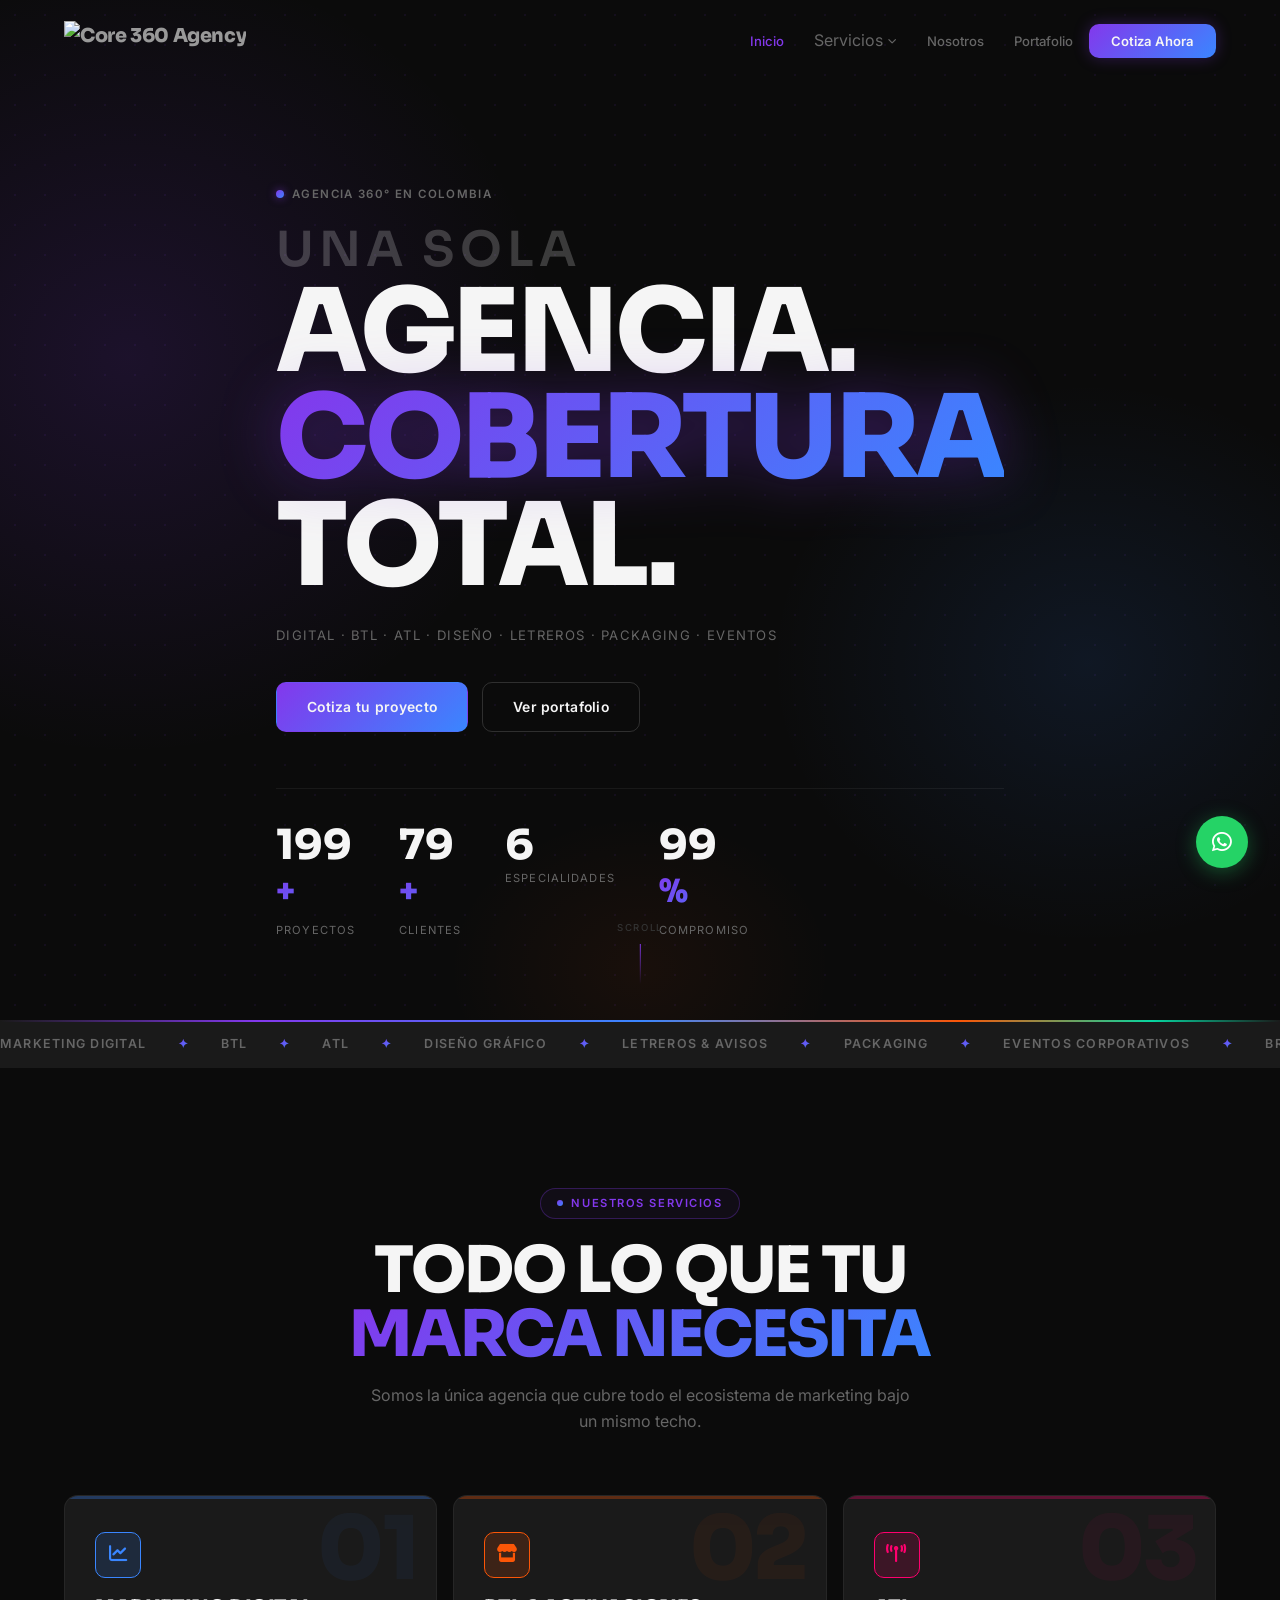
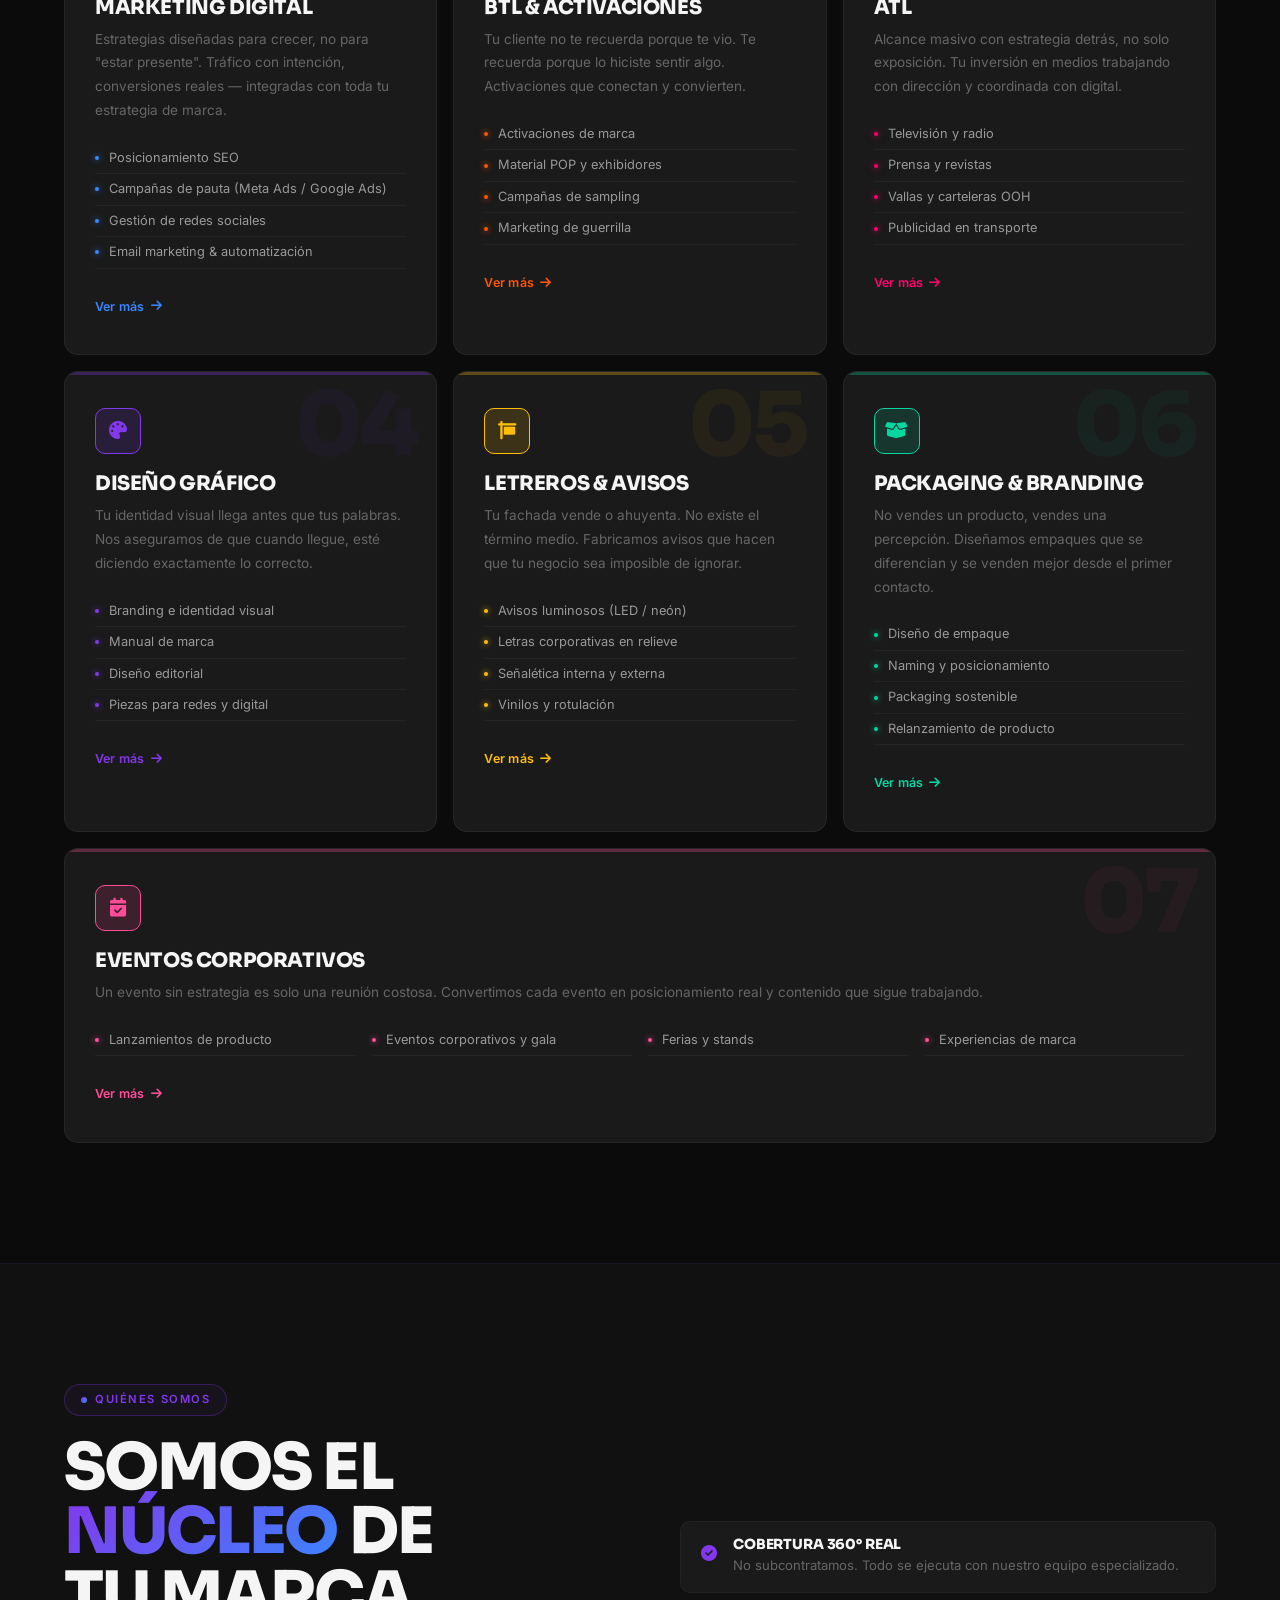
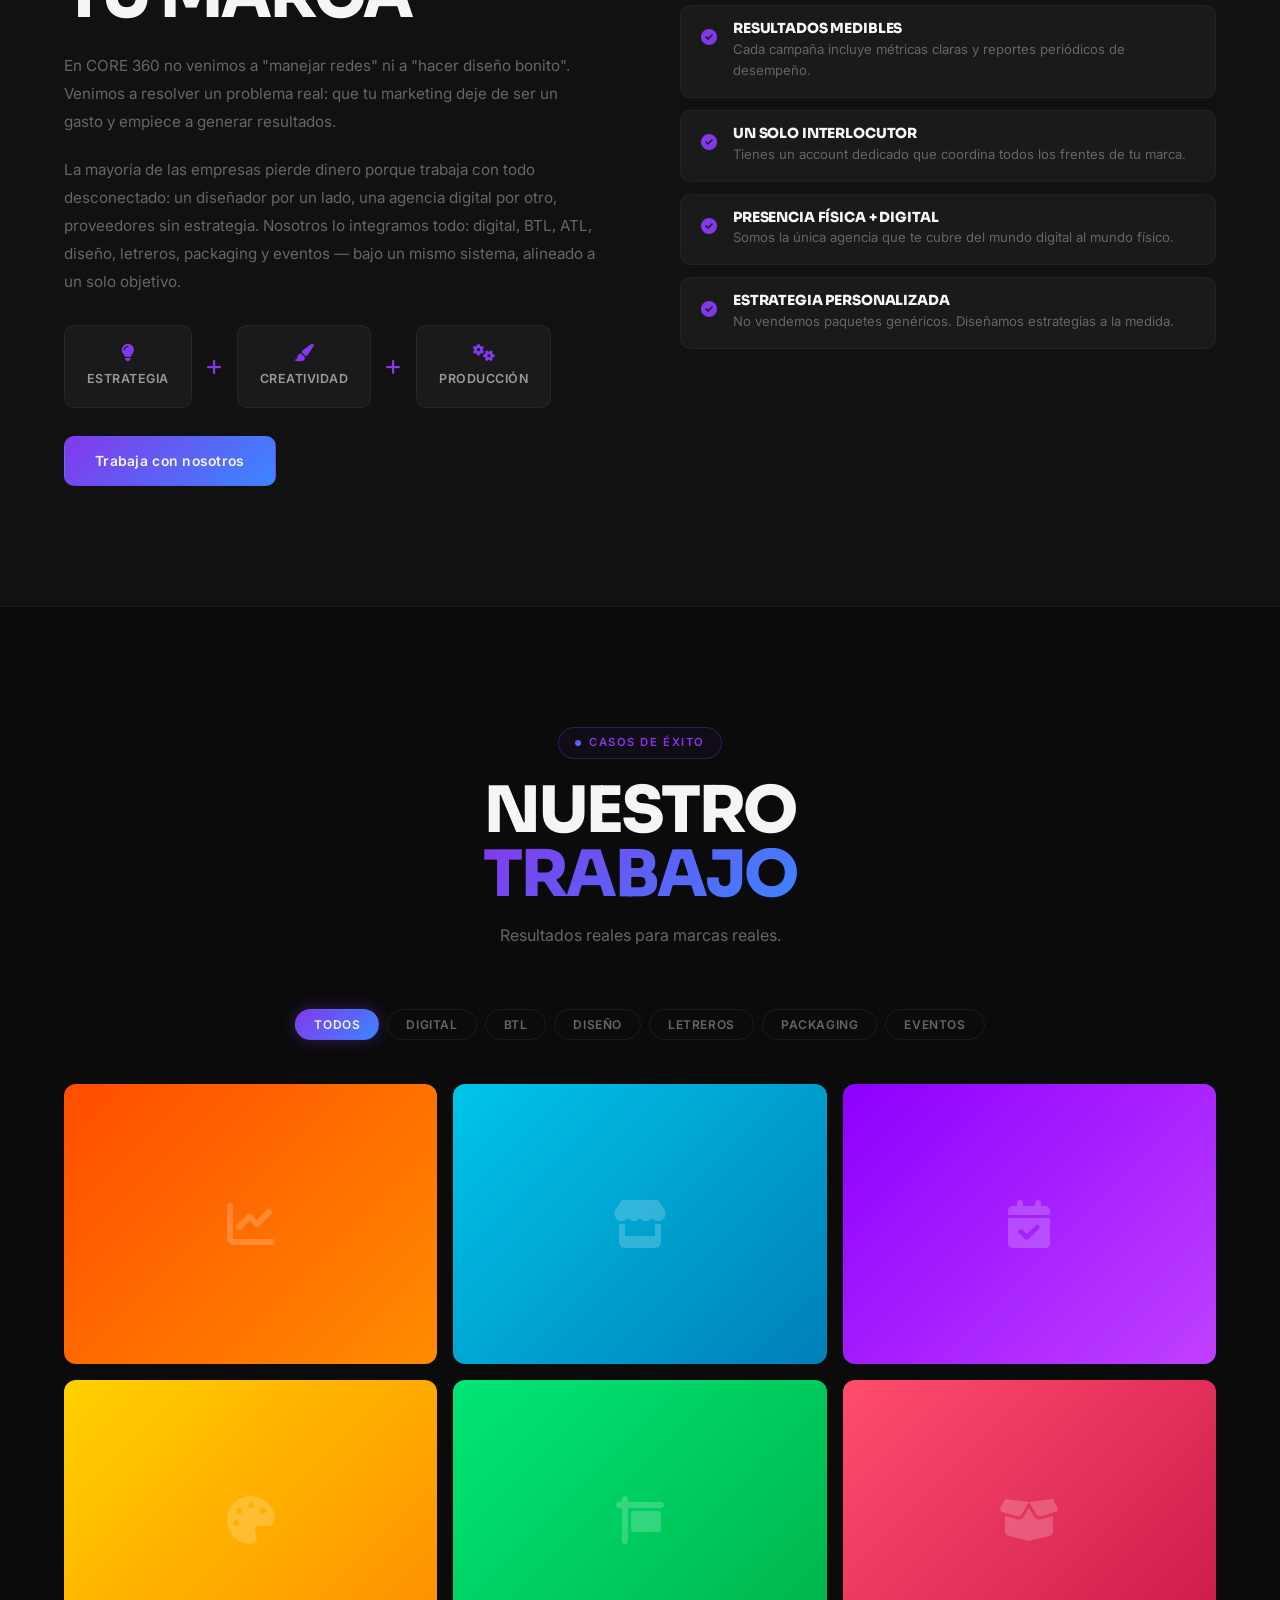
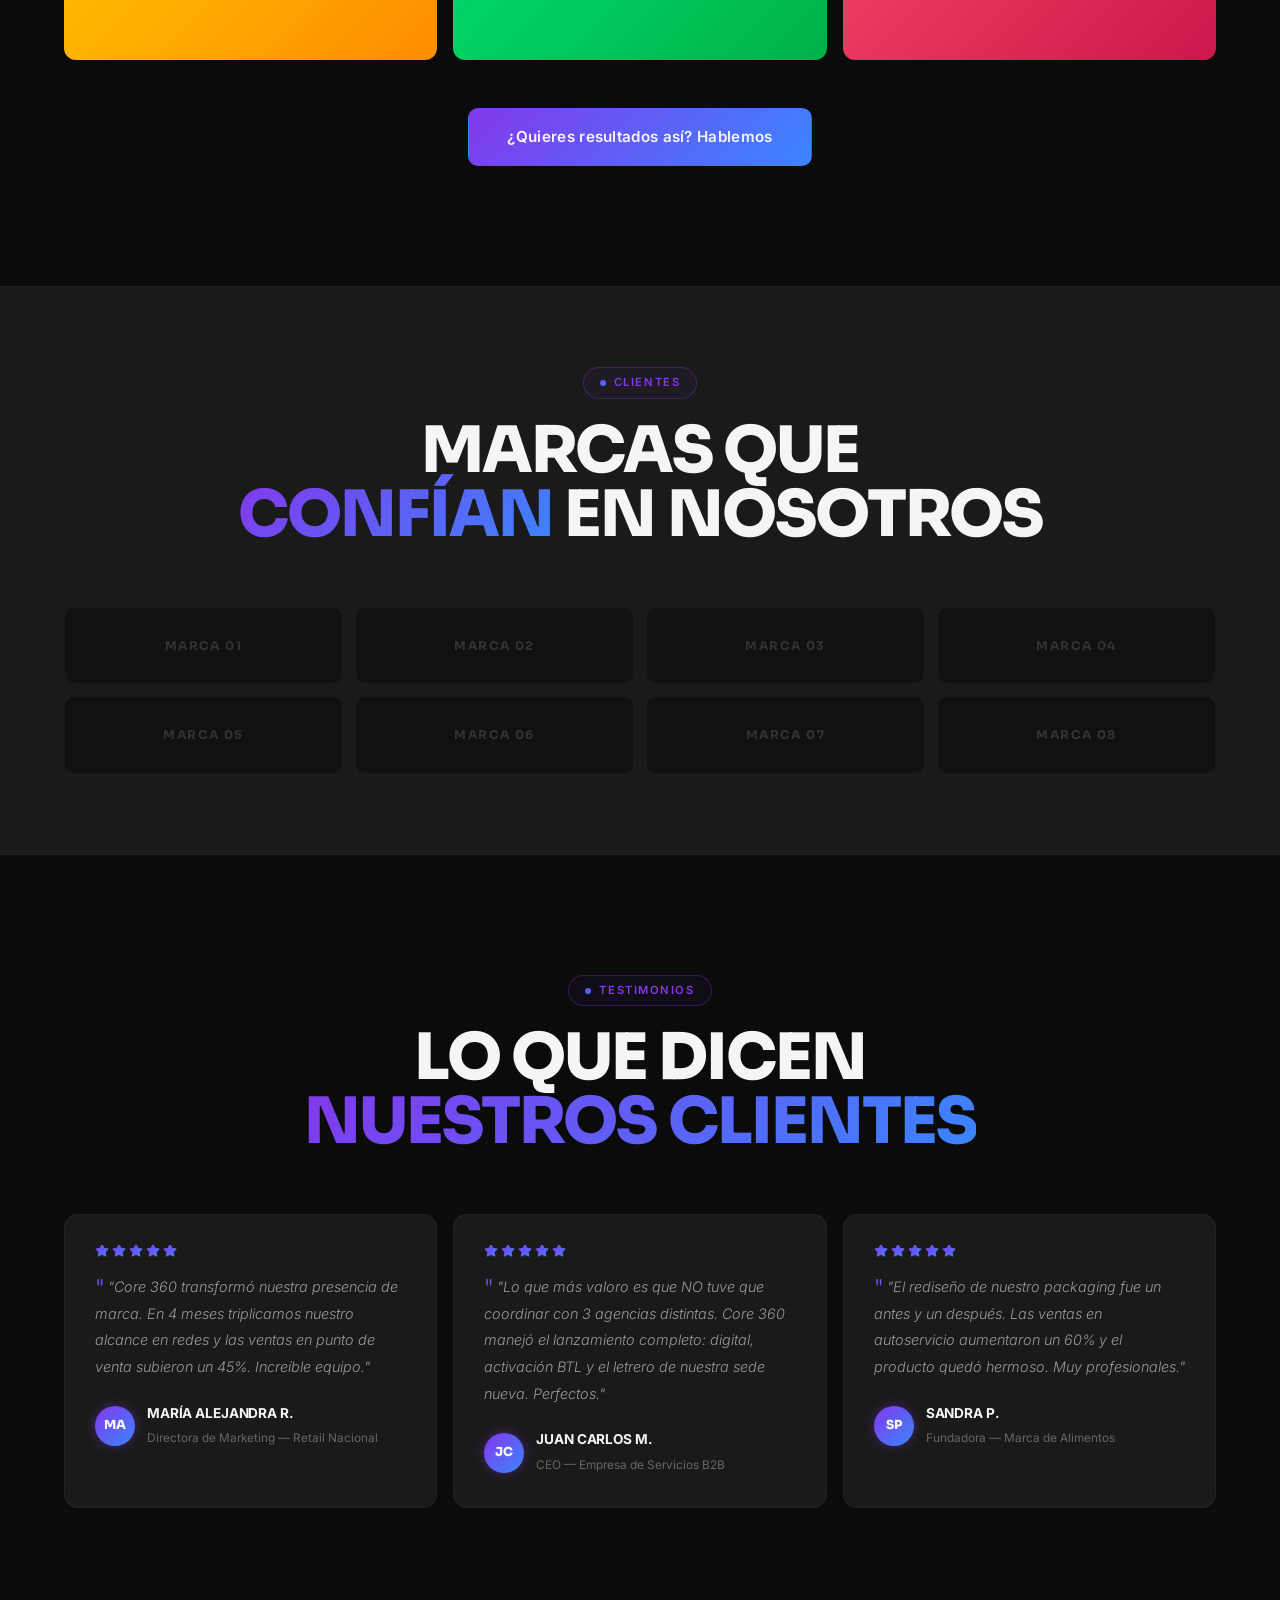
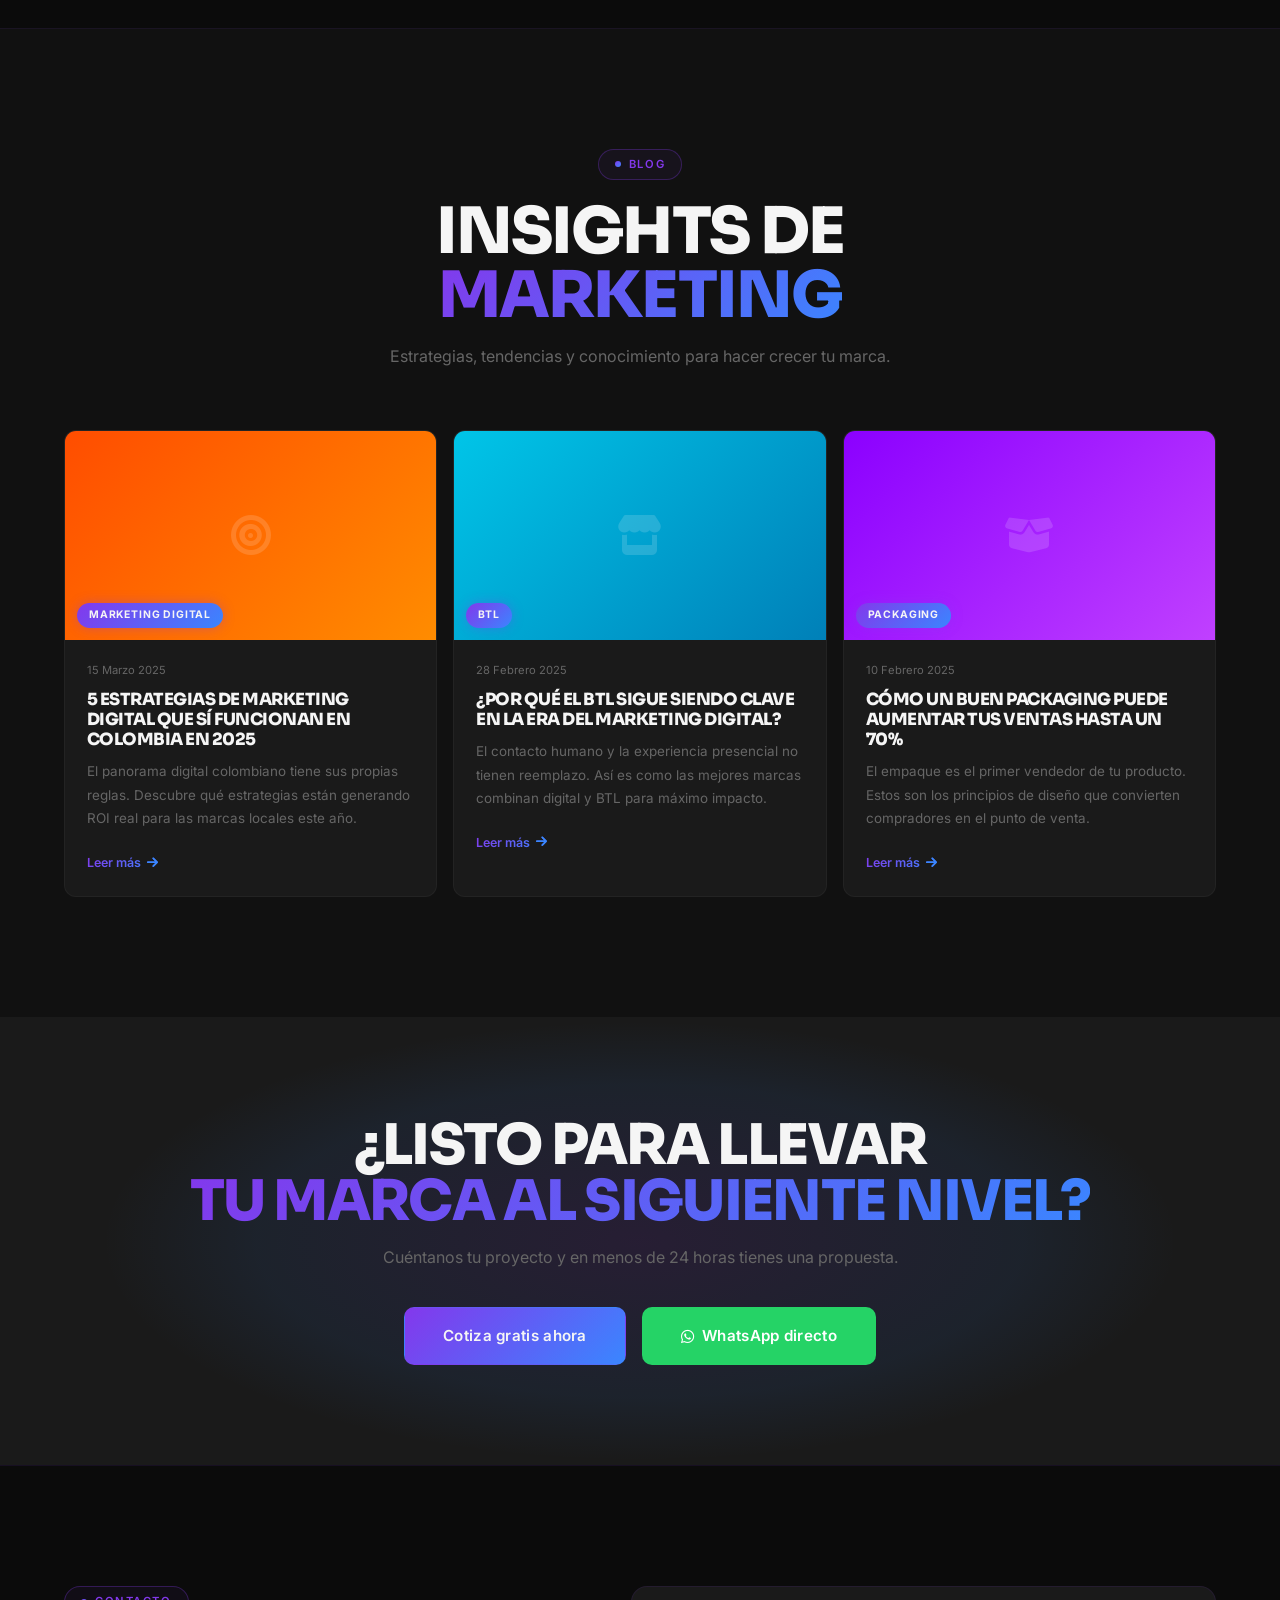
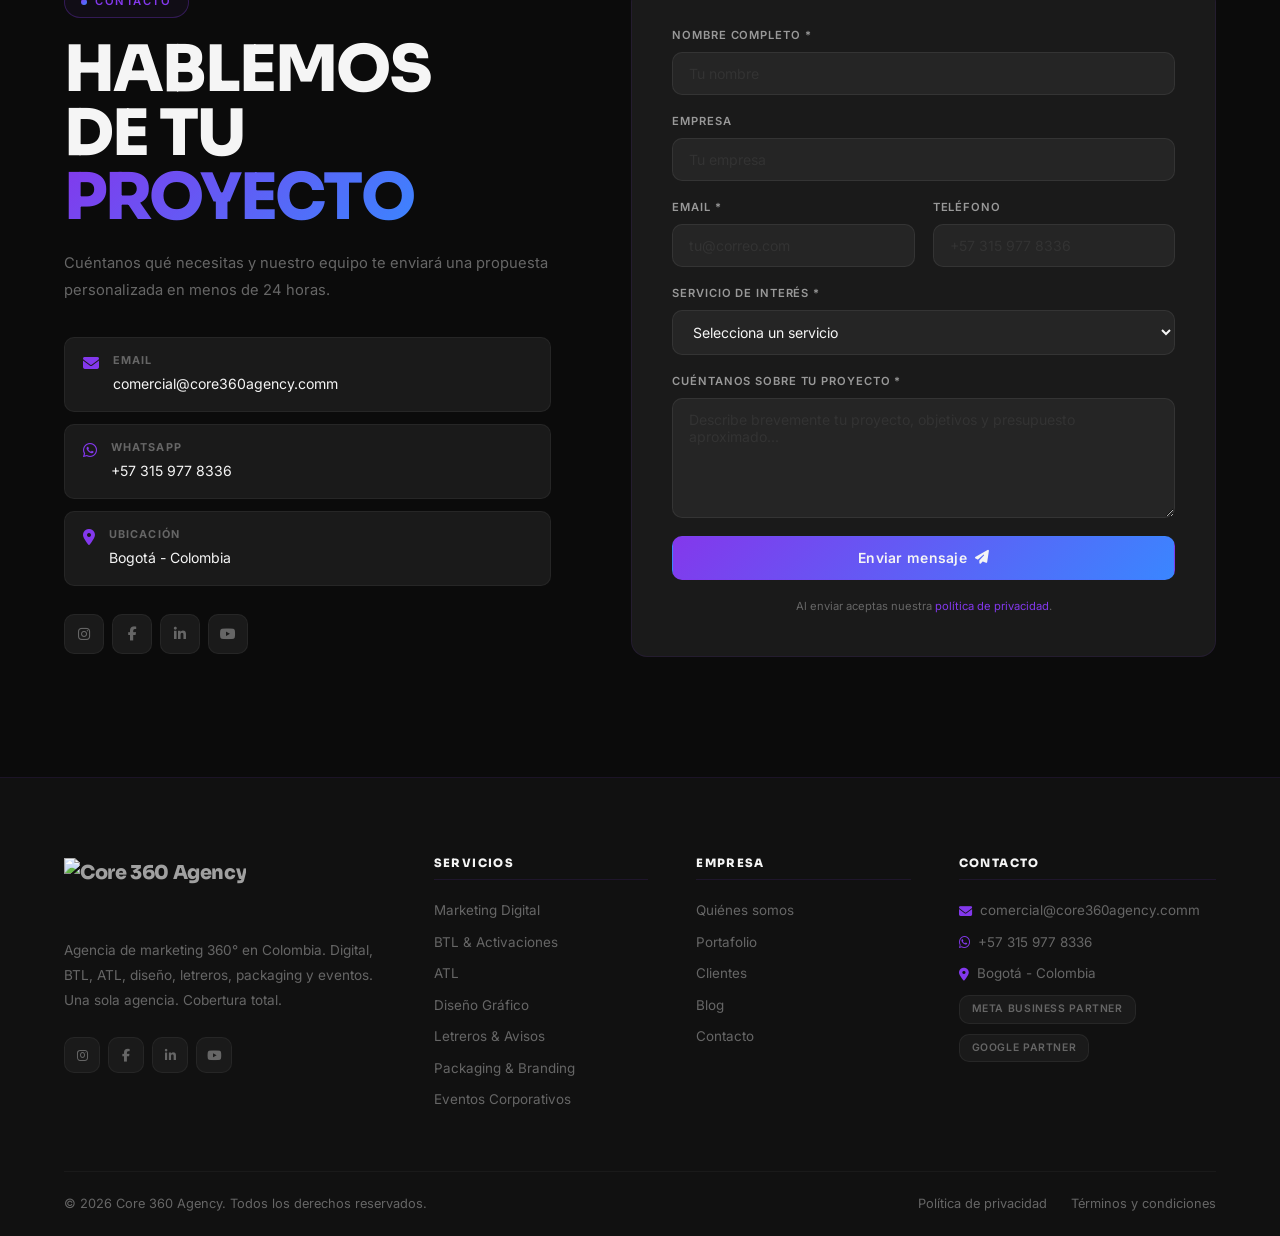
==== commit da34b16e: "Actualizar telefono real, corregir netlify.toml y agregar pagina 404" ====
--- a/index.html
+++ b/index.html
@@ -694,7 +694,7 @@
         <p>Cuéntanos tu proyecto y en menos de 24 horas tienes una propuesta.</p>
         <div class="cta-band__btns">
           <a href="#contacto" class="btn btn--primary btn--lg">Cotiza gratis ahora</a>
-          <a href="https://wa.me/573000000000?text=Hola%2C%20quiero%20información%20sobre%20los%20servicios%20de%20Core%20360%20Agency" target="_blank" rel="noopener" class="btn btn--whatsapp btn--lg">
+          <a href="https://wa.me/573159778336?text=Hola%2C%20quiero%20información%20sobre%20los%20servicios%20de%20Core%20360%20Agency" target="_blank" rel="noopener" class="btn btn--whatsapp btn--lg">
             <i class="fab fa-whatsapp"></i> WhatsApp directo
           </a>
         </div>
@@ -724,7 +724,7 @@
               <i class="fab fa-whatsapp"></i>
               <div>
                 <strong>WhatsApp</strong>
-                <span>+57 300 000 0000</span>
+                <span>+57 315 977 8336</span>
               </div>
             </div>
             <div class="contact__item">
@@ -761,7 +761,7 @@
               </div>
               <div class="form-group">
                 <label for="telefono">Teléfono</label>
-                <input type="tel" id="telefono" name="telefono" placeholder="+57 300 000 0000">
+                <input type="tel" id="telefono" name="telefono" placeholder="+57 315 977 8336">
               </div>
             </div>
             <div class="form-group">
@@ -772,7 +772,7 @@
                 <option value="btl">BTL & Activaciones</option>
                 <option value="atl">ATL</option>
                 <option value="diseno">Diseño Gráfico</option>
-     0          <option value="letreros">Letreros & Avisos</option>
+                <option value="letreros">Letreros & Avisos</option>
                 <option value="packaging">Packaging & Branding</option>
                 <option value="eventos">Eventos Corporativos</option>
                 <option value="360">Paquete 360° Completo</option>
@@ -840,7 +840,7 @@
           <h4>Contacto</h4>
           <ul>
             <li><i class="fas fa-envelope"></i> comercial@core360agency.comm</li>
-            <li><i class="fab fa-whatsapp"></i> +57 300 000 0000</li>
+            <li><i class="fab fa-whatsapp"></i> +57 315 977 8336</li>
             <li><i class="fas fa-map-marker-alt"></i> Bogotá - Colombia</li>
           </ul>
           <div class="footer__badge">
@@ -864,7 +864,7 @@
   </footer>
 
   <!-- ========== WHATSAPP FLOAT ========== -->
-  <a href="https://wa.me/573000000000?text=Hola%2C%20quiero%20información%20sobre%20los%20servicios%20de%20Core%20360%20Agency" target="_blank" rel="noopener" class="whatsapp-float" aria-label="Contactar por WhatsApp">
+  <a href="https://wa.me/573159778336?text=Hola%2C%20quiero%20información%20sobre%20los%20servicios%20de%20Core%20360%20Agency" target="_blank" rel="noopener" class="whatsapp-float" aria-label="Contactar por WhatsApp">
     <i class="fab fa-whatsapp"></i>
   </a>
 
